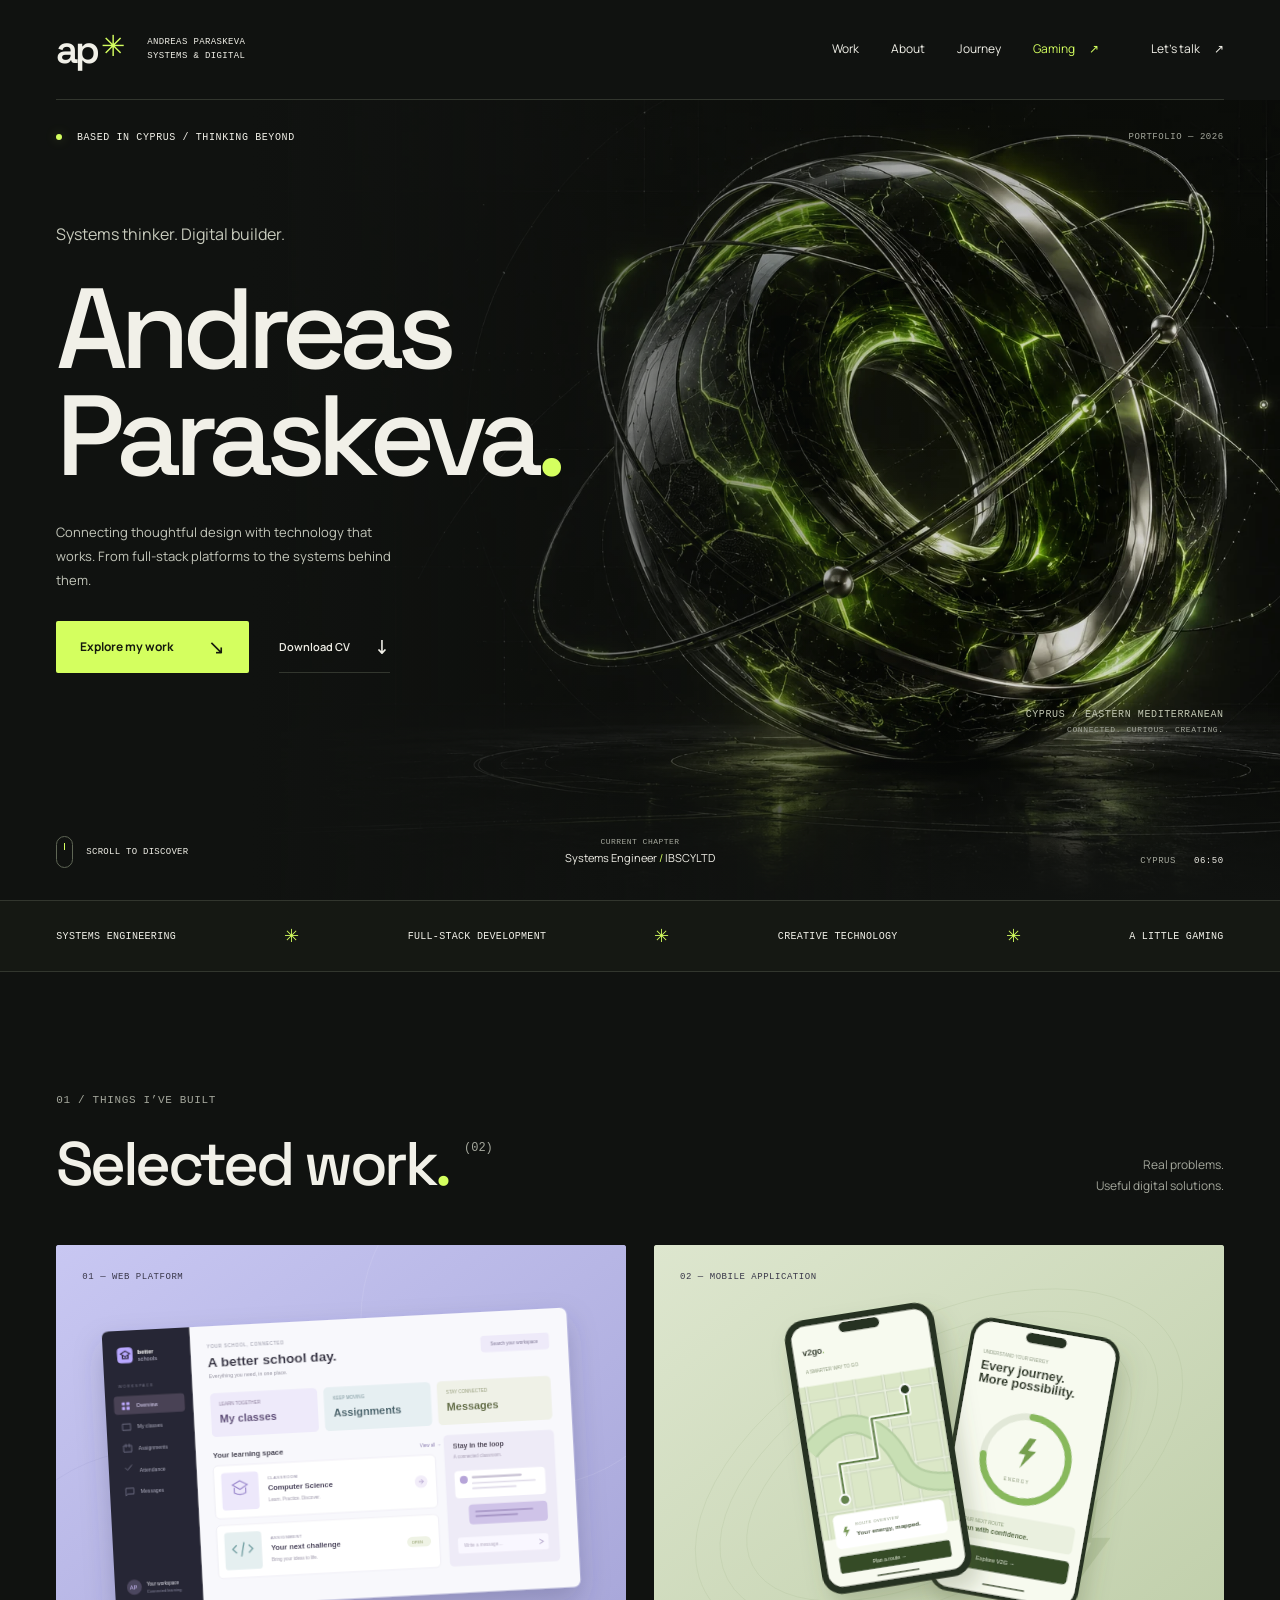
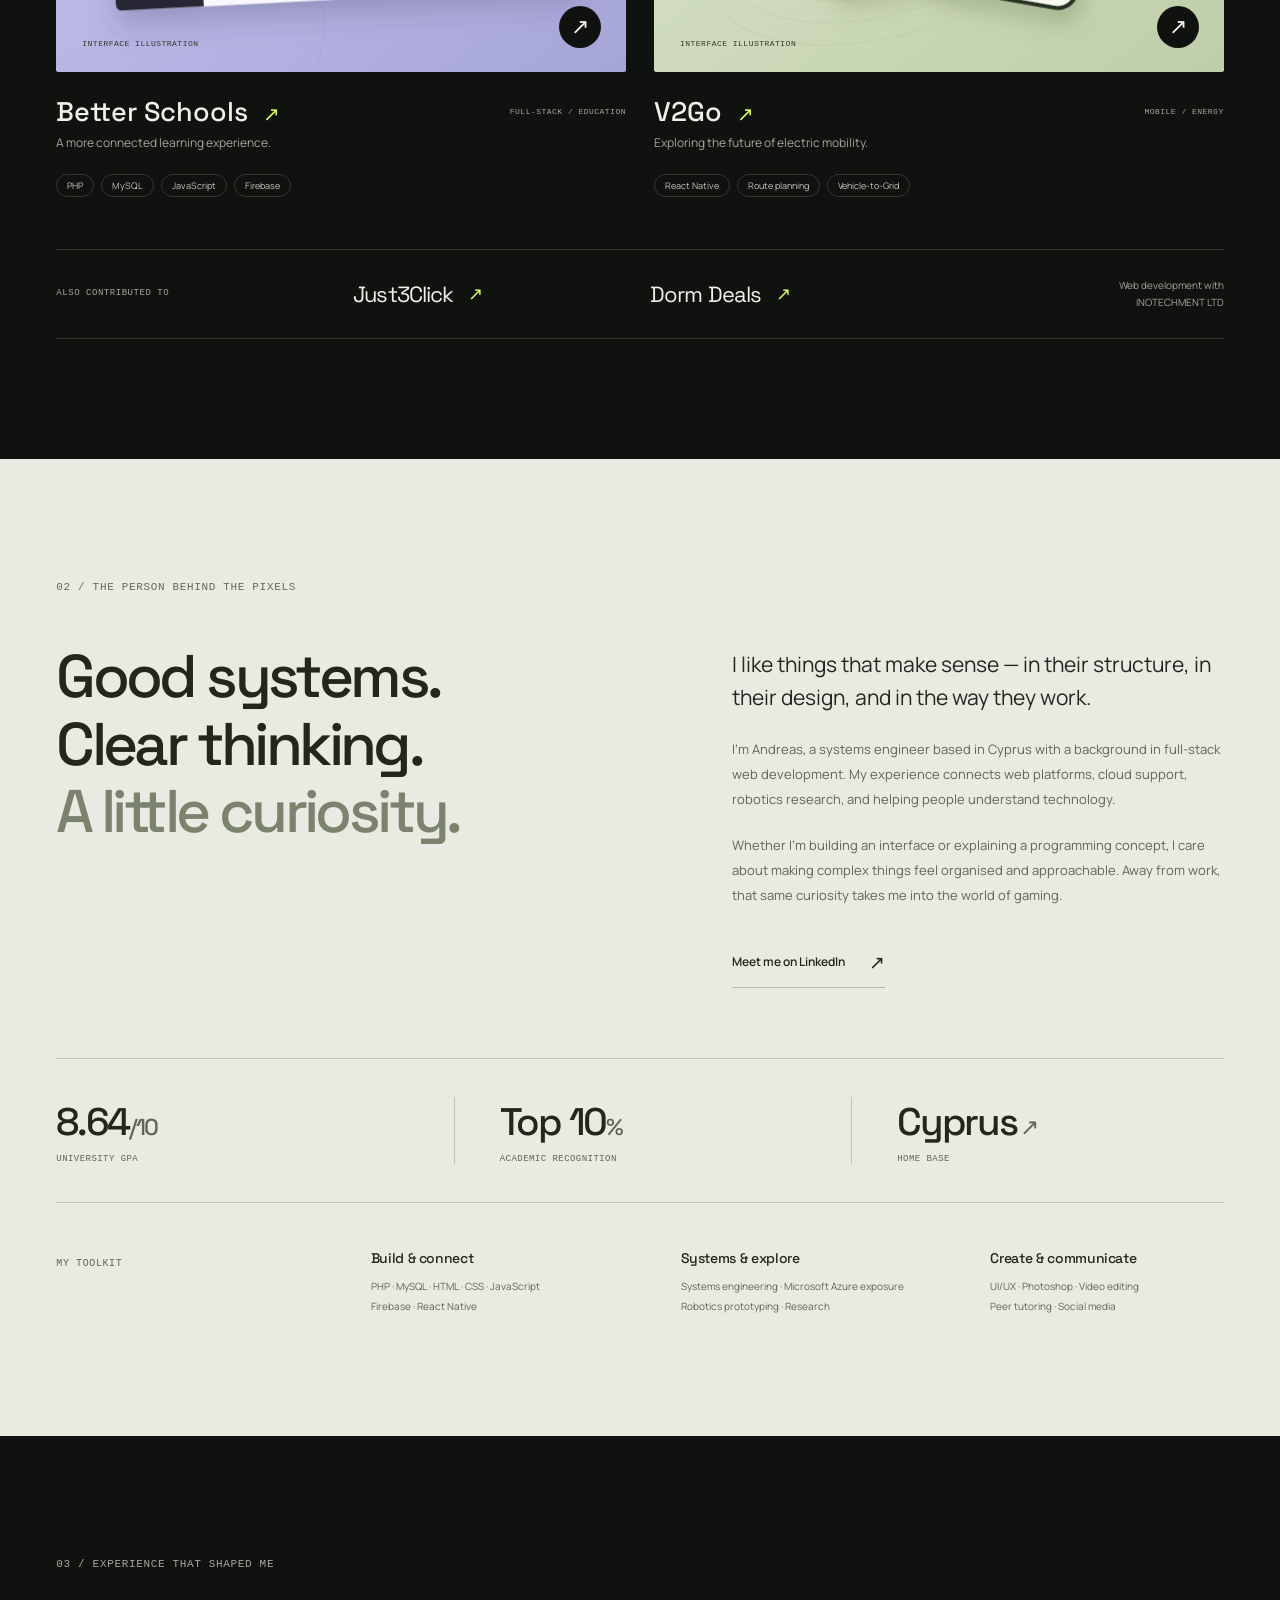
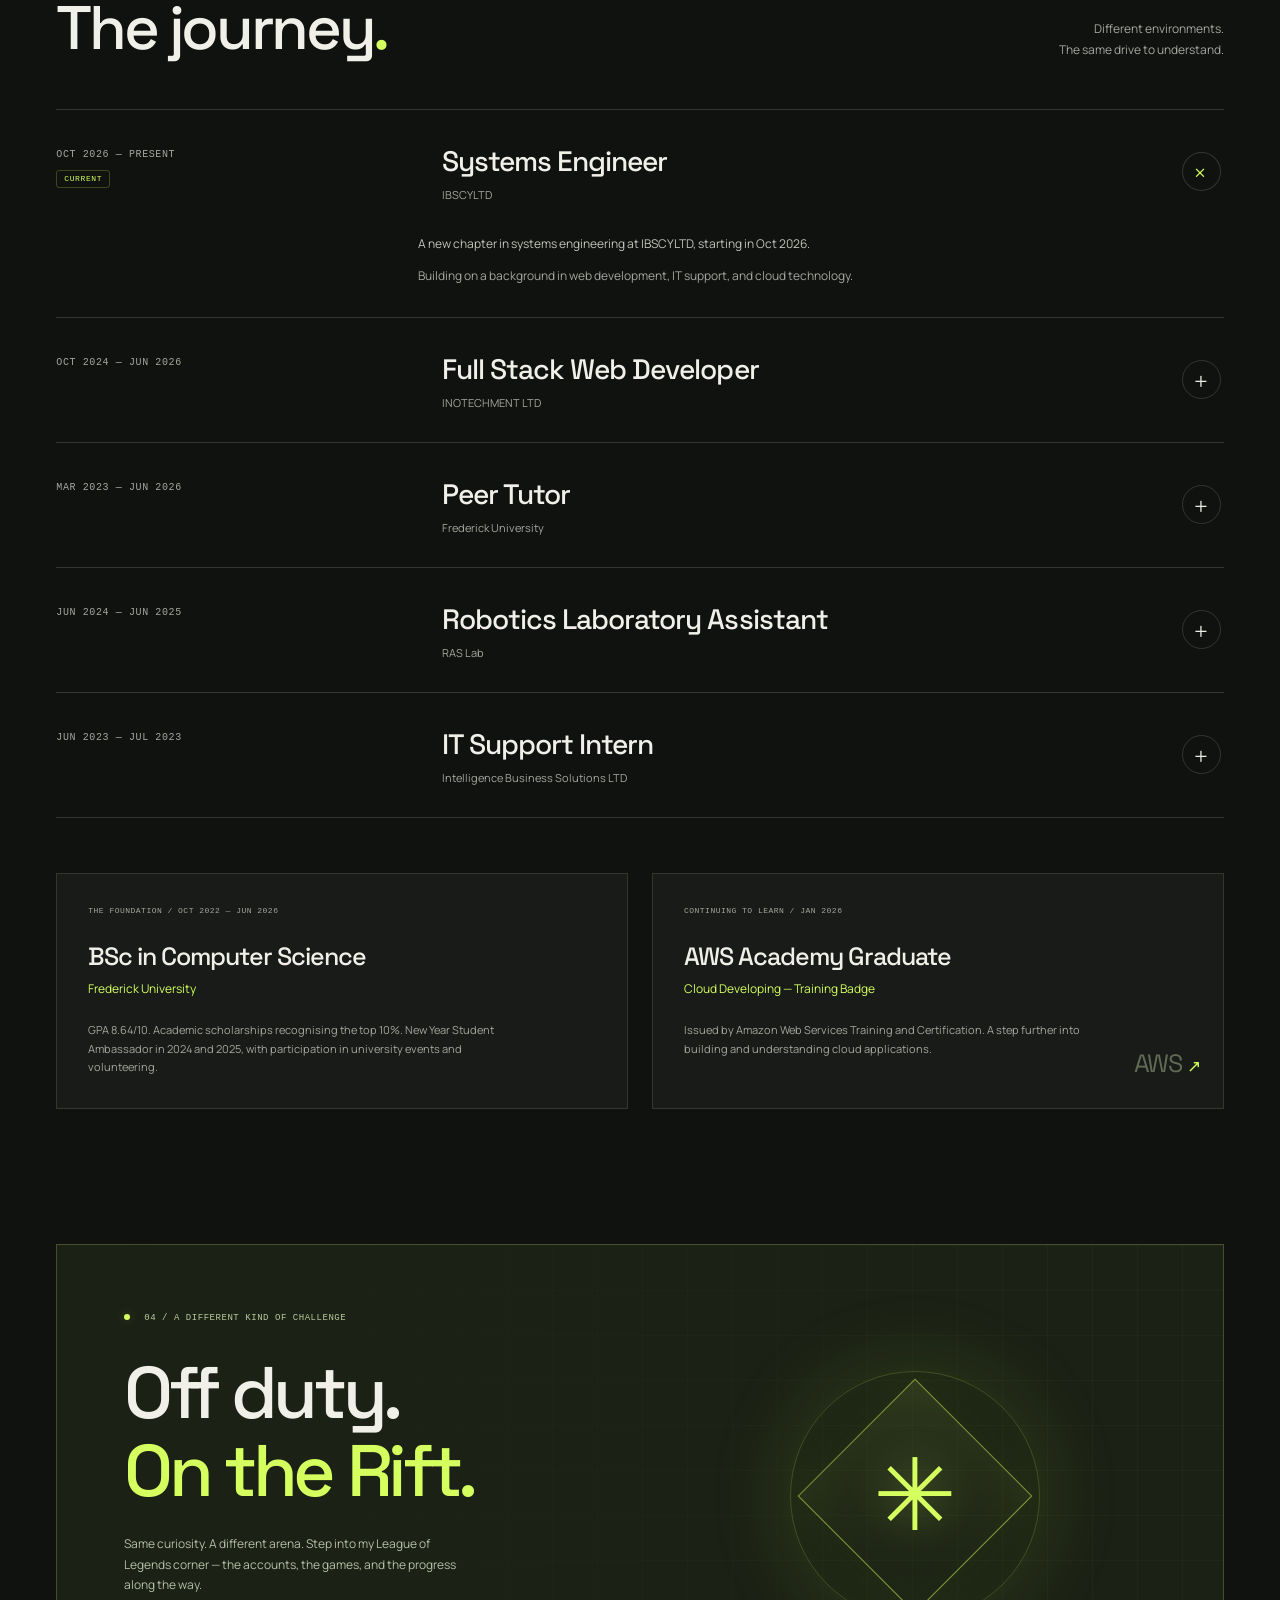
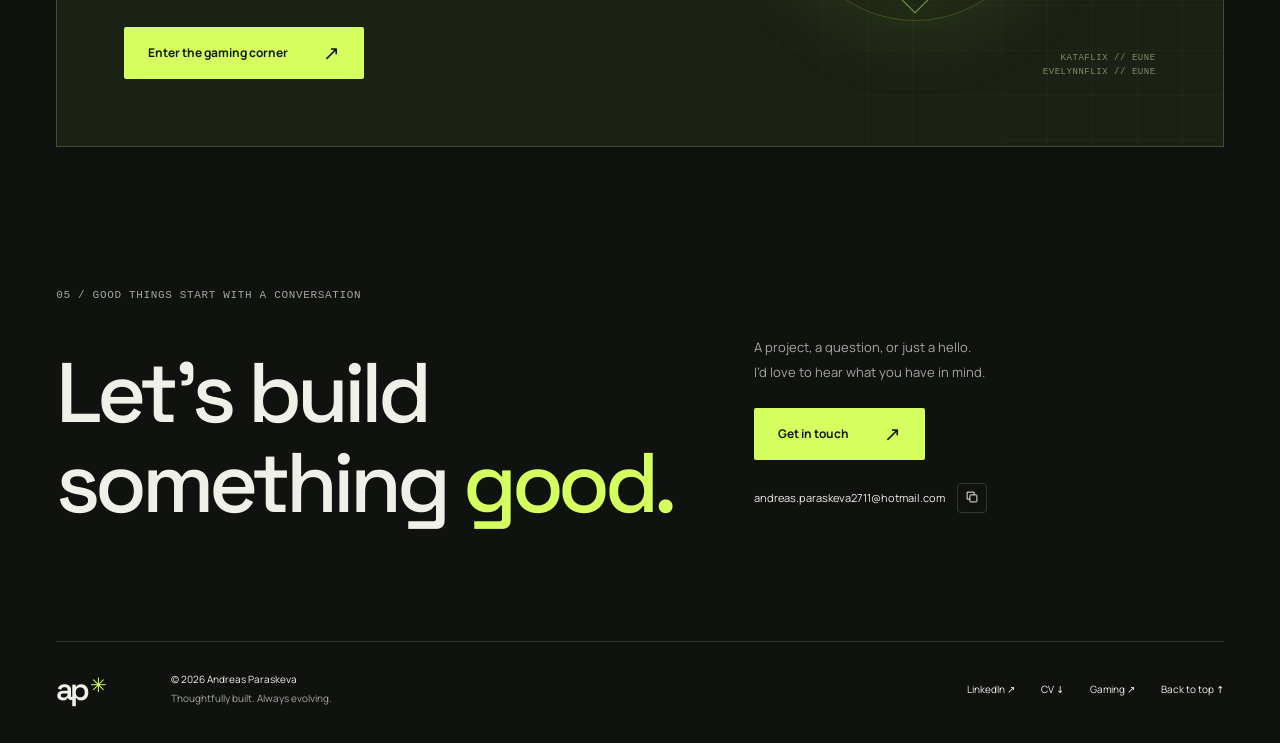
==== index.html @ ef241016 "Build portfolio and include FileZilla-ready website download" ====
<!doctype html>
<html lang="en">
  <head>
    <meta charset="utf-8" />
    <meta name="viewport" content="width=device-width, initial-scale=1" />
    <meta name="theme-color" content="#101210" />
    <meta
      name="description"
      content="Andreas Paraskeva — systems engineer and full-stack developer based in Cyprus. Explore web projects, robotics research, education, and a little life on the Rift."
    />
    <meta property="og:type" content="website" />
    <meta
      property="og:title"
      content="Andreas Paraskeva — Systems thinker. Digital builder."
    />
    <meta
      property="og:description"
      content="Systems engineering, full-stack development, and thoughtful digital experiences. A personal portfolio from Cyprus."
    />
    <meta property="og:url" content="https://antreasparaskeva.com/" />
    <meta
      property="og:image"
      content="https://antreasparaskeva.com/assets/images/hero-art.webp"
    />
    <meta name="twitter:card" content="summary_large_image" />
    <title>Andreas Paraskeva — Systems thinker. Digital builder.</title>
    <link rel="canonical" href="https://antreasparaskeva.com/" />
    <link rel="icon" href="assets/images/favicon.svg" type="image/svg+xml" />
    <link
      rel="preload"
      href="assets/fonts/SpaceGrotesk.woff2"
      as="font"
      type="font/woff2"
      crossorigin
    />
    <link
      rel="preload"
      href="assets/images/hero-art.webp"
      as="image"
      fetchpriority="high"
    />
    <link rel="stylesheet" href="assets/css/styles.css" />
    <script src="assets/js/main.js" defer></script>
  </head>
  <body>
    <a class="skip-link" href="#main">Skip to content</a>
    <div class="scroll-progress" aria-hidden="true"></div>
    <header class="site-header shell">
      <a
        class="brand"
        href="index.html"
        aria-label="ap — Andreas Paraskeva, Systems &amp; Digital — home"
        ><span class="brand-mark">ap<span aria-hidden="true">✳</span></span
        ><span class="brand-caption"
          >ANDREAS PARASKEVA<br />SYSTEMS &amp; DIGITAL</span
        ></a
      >
      <button
        class="menu-toggle"
        type="button"
        data-menu-toggle
        aria-controls="site-nav"
        aria-expanded="false"
      >
        <span>Menu</span><span class="menu-icon" aria-hidden="true"></span>
      </button>
      <nav
        class="header-nav"
        id="site-nav"
        data-nav
        aria-label="Main navigation"
      >
        <a class="nav-link" href="#work">Work</a
        ><a class="nav-link" href="#about">About</a
        ><a class="nav-link" href="#journey">Journey</a
        ><a class="nav-link nav-link--gaming" href="gaming/"
          >Gaming <span aria-hidden="true">↗</span></a
        ><a class="nav-link nav-link--contact" href="#contact"
          >Let’s talk <span aria-hidden="true">↗</span></a
        >
      </nav>
    </header>
    <main id="main">
      <section class="hero shell" aria-labelledby="hero-title">
        <div class="hero-image" aria-hidden="true">
          <img
            src="assets/images/hero-art.webp"
            width="1536"
            height="1024"
            alt=""
            fetchpriority="high"
          />
          <div class="hero-image-shade"></div>
        </div>
        <div class="hero-topline">
          <p class="eyebrow">
            <span class="status-dot"></span> BASED IN CYPRUS / THINKING BEYOND
          </p>
          <p class="hero-index mono" aria-hidden="true">PORTFOLIO — 2026</p>
        </div>
        <div class="hero-content">
          <p class="hero-kicker">Systems thinker. Digital builder.</p>
          <h1 id="hero-title">
            Andreas<br />Paraskeva<span class="lime">.</span>
          </h1>
          <p class="hero-description">
            Connecting thoughtful design with technology that works. From
            full-stack platforms to the systems behind them.
          </p>
          <div class="hero-actions">
            <a class="button button--lime" href="#work"
              >Explore my work <span aria-hidden="true">↘</span></a
            ><a
              class="text-link"
              href="assets/docs/Andreas-Paraskeva-CV.pdf"
              download
              >Download CV <span aria-hidden="true">↓</span></a
            >
          </div>
        </div>
        <div class="hero-coordinate mono" aria-hidden="true">
          CYPRUS / EASTERN MEDITERRANEAN<br /><span
            >CONNECTED. CURIOUS. CREATING.</span
          >
        </div>
        <div class="hero-bottom">
          <a href="#work" class="scroll-cue"
            ><span class="scroll-cue-line" aria-hidden="true"></span> SCROLL TO
            DISCOVER</a
          >
          <p class="hero-current">
            <span class="muted">CURRENT CHAPTER</span><br />Systems Engineer
            <span class="lime">/</span> IBSCYLTD
          </p>
          <p class="local-time mono">
            CYPRUS <span data-local-time>UTC+3</span>
          </p>
        </div>
      </section>

      <div class="skills-ribbon" role="group" aria-label="Areas of interest">
        <div class="shell">
          <span>SYSTEMS ENGINEERING</span><span aria-hidden="true">✳</span
          ><span>FULL-STACK DEVELOPMENT</span><span aria-hidden="true">✳</span
          ><span>CREATIVE TECHNOLOGY</span><span aria-hidden="true">✳</span
          ><span>A LITTLE GAMING</span>
        </div>
      </div>

      <section
        class="work-section section-pad shell"
        id="work"
        aria-labelledby="work-title"
      >
        <div class="section-heading reveal">
          <p class="eyebrow">01 / THINGS I’VE BUILT</p>
          <div class="heading-row">
            <h2 id="work-title">
              Selected work<span class="lime">.</span><sup>(02)</sup>
            </h2>
            <p>Real problems.<br />Useful digital solutions.</p>
          </div>
        </div>
        <div class="project-grid">
          <article class="project-card reveal">
            <button
              class="project-visual project-visual--school"
              type="button"
              disabled
              data-project="better-schools"
              aria-label="01 — WEB PLATFORM, INTERFACE ILLUSTRATION — Read about Better Schools"
            >
              <span class="project-number mono">01 — WEB PLATFORM</span
              ><img
                src="assets/images/better-schools.svg"
                alt="Illustrated educational dashboard with classes, assignments and a chat panel"
                width="1000"
                height="750"
                loading="lazy"
              /><span class="project-open" aria-hidden="true">↗</span
              ><span class="visual-caption mono">INTERFACE ILLUSTRATION</span>
            </button>
            <div class="project-meta">
              <div>
                <h3>
                  <button type="button" disabled data-project="better-schools">
                    Better Schools <span aria-hidden="true">↗</span>
                  </button>
                </h3>
                <p>A more connected learning experience.</p>
              </div>
              <span class="project-type mono">FULL-STACK / EDUCATION</span>
            </div>
            <div class="tags">
              <span>PHP</span><span>MySQL</span><span>JavaScript</span
              ><span>Firebase</span>
            </div>
          </article>
          <article class="project-card reveal">
            <button
              class="project-visual project-visual--v2go"
              type="button"
              disabled
              data-project="v2go"
              aria-label="02 — MOBILE APPLICATION, INTERFACE ILLUSTRATION — Read about the V2Go mobile application"
            >
              <span class="project-number mono">02 — MOBILE APPLICATION</span
              ><img
                src="assets/images/v2go.svg"
                alt="Illustrated mobile route planner and energy screen for an electric vehicle"
                width="1000"
                height="750"
                loading="lazy"
              /><span class="project-open" aria-hidden="true">↗</span
              ><span class="visual-caption mono">INTERFACE ILLUSTRATION</span>
            </button>
            <div class="project-meta">
              <div>
                <h3>
                  <button type="button" disabled data-project="v2go">
                    V2Go <span aria-hidden="true">↗</span>
                  </button>
                </h3>
                <p>Exploring the future of electric mobility.</p>
              </div>
              <span class="project-type mono">MOBILE / ENERGY</span>
            </div>
            <div class="tags">
              <span>React Native</span><span>Route planning</span
              ><span>Vehicle-to-Grid</span>
            </div>
          </article>
        </div>
        <noscript
          ><div class="project-fallback">
            <p>
              <strong>Better Schools:</strong> authentication, assignments,
              attendance, real-time chat, and role-based access.
              <a
                href="https://betterschools.eu"
                target="_blank"
                rel="noopener noreferrer"
                >Visit Better Schools ↗</a
              >
            </p>
            <p>
              <strong>V2Go:</strong> a React Native final-year project exploring
              route planning, battery analysis, and Vehicle-to-Grid concepts.
              <a
                href="mailto:andreas.paraskeva2711@hotmail.com?subject=Tell%20me%20about%20V2Go"
                >Ask me about V2Go ↗</a
              >
            </p>
          </div></noscript
        >
        <div class="contribution-row reveal">
          <p class="eyebrow">ALSO CONTRIBUTED TO</p>
          <a
            href="https://just3click.gr"
            target="_blank"
            rel="noopener noreferrer"
            >Just3Click <span aria-hidden="true">↗</span></a
          ><a
            href="https://dormdeals.com"
            target="_blank"
            rel="noopener noreferrer"
            >Dorm Deals <span aria-hidden="true">↗</span></a
          >
          <p>Web development with<br />INOTECHMENT LTD</p>
        </div>
      </section>

      <section
        class="about-section section-pad"
        id="about"
        aria-labelledby="about-title"
      >
        <div class="shell">
          <div class="section-heading reveal">
            <p class="eyebrow">02 / THE PERSON BEHIND THE PIXELS</p>
          </div>
          <div class="about-grid">
            <h2 class="about-title reveal" id="about-title">
              Good systems.<br />Clear thinking.<br /><span
                >A little curiosity.</span
              >
            </h2>
            <div class="about-copy reveal">
              <p class="lead">
                I like things that make sense — in their structure, in their
                design, and in the way they work.
              </p>
              <p>
                I’m Andreas, a systems engineer based in Cyprus with a
                background in full-stack web development. My experience connects
                web platforms, cloud support, robotics research, and helping
                people understand technology.
              </p>
              <p>
                Whether I’m building an interface or explaining a programming
                concept, I care about making complex things feel organised and
                approachable. Away from work, that same curiosity takes me into
                the world of gaming.
              </p>
              <a
                class="text-link"
                href="https://www.linkedin.com/in/andreas-paraskeva-26b56a376/"
                target="_blank"
                rel="noopener noreferrer"
                >Meet me on LinkedIn <span aria-hidden="true">↗</span></a
              >
            </div>
          </div>
          <div class="about-stats reveal">
            <div>
              <strong>8.64<span>/10</span></strong>
              <p>UNIVERSITY GPA</p>
            </div>
            <div>
              <strong>Top 10<span>%</span></strong>
              <p>ACADEMIC RECOGNITION</p>
            </div>
            <div>
              <strong>Cyprus<span> ↗</span></strong>
              <p>HOME BASE</p>
            </div>
          </div>
          <div class="toolkit reveal">
            <p class="eyebrow">MY TOOLKIT</p>
            <div class="toolkit-groups">
              <div>
                <h3>Build &amp; connect</h3>
                <p>
                  PHP · MySQL · HTML · CSS · JavaScript<br />Firebase · React
                  Native
                </p>
              </div>
              <div>
                <h3>Systems &amp; explore</h3>
                <p>
                  Systems engineering · Microsoft Azure exposure<br />Robotics
                  prototyping · Research
                </p>
              </div>
              <div>
                <h3>Create &amp; communicate</h3>
                <p>
                  UI/UX · Photoshop · Video editing<br />Peer tutoring · Social
                  media
                </p>
              </div>
            </div>
          </div>
        </div>
      </section>

      <section
        class="journey-section section-pad shell"
        id="journey"
        aria-labelledby="journey-title"
      >
        <div class="section-heading reveal">
          <p class="eyebrow">03 / EXPERIENCE THAT SHAPED ME</p>
          <div class="heading-row">
            <h2 id="journey-title">The journey<span class="lime">.</span></h2>
            <p>Different environments.<br />The same drive to understand.</p>
          </div>
        </div>
        <div class="experience-list reveal">
          <details class="experience-item" open>
            <summary>
              <span class="experience-date mono"
                >OCT 2026 — PRESENT<span class="current-pill"
                  >CURRENT</span
                ></span
              ><span class="experience-role"
                >Systems Engineer<small>IBSCYLTD</small></span
              ><span class="experience-toggle" aria-hidden="true">+</span>
            </summary>
            <div class="experience-description">
              <p>
                A new chapter in systems engineering at IBSCYLTD, starting in
                Oct 2026.
              </p>
              <p class="muted">
                Building on a background in web development, IT support, and
                cloud technology.
              </p>
            </div>
          </details>
          <details class="experience-item">
            <summary>
              <span class="experience-date mono">OCT 2024 — JUN 2026</span
              ><span class="experience-role"
                >Full Stack Web Developer<small>INOTECHMENT LTD</small></span
              ><span class="experience-toggle" aria-hidden="true">+</span>
            </summary>
            <div class="experience-description">
              <p>
                Worked on real-world web platforms including Better Schools,
                Just3Click, and Dorm Deals. Developed PHP, Firebase, and UI/UX
                skills while collaborating remotely with the team.
              </p>
            </div>
          </details>
          <details class="experience-item">
            <summary>
              <span class="experience-date mono">MAR 2023 — JUN 2026</span
              ><span class="experience-role"
                >Peer Tutor<small>Frederick University</small></span
              ><span class="experience-toggle" aria-hidden="true">+</span>
            </summary>
            <div class="experience-description">
              <p>
                Supported students in programming and computer science courses,
                helping them understand difficult topics and build confidence in
                their learning.
              </p>
            </div>
          </details>
          <details class="experience-item">
            <summary>
              <span class="experience-date mono">JUN 2024 — JUN 2025</span
              ><span class="experience-role"
                >Robotics Laboratory Assistant<small>RAS Lab</small></span
              ><span class="experience-toggle" aria-hidden="true">+</span>
            </summary>
            <div class="experience-description">
              <p>
                Assisted with the IRSAI project, researched robotics
                prototyping, and managed the lab’s social media. A year of
                hands-on research and technology communication.
              </p>
            </div>
          </details>
          <details class="experience-item">
            <summary>
              <span class="experience-date mono">JUN 2023 — JUL 2023</span
              ><span class="experience-role"
                >IT Support Intern<small
                  >Intelligence Business Solutions LTD</small
                ></span
              ><span class="experience-toggle" aria-hidden="true">+</span>
            </summary>
            <div class="experience-description">
              <p>
                Assisted with Microsoft Azure cloud solutions and prepared
                customer laptops — an early introduction to the practical work
                behind reliable IT.
              </p>
            </div>
          </details>
        </div>
        <div class="education-grid reveal">
          <article class="education-card">
            <p class="eyebrow">THE FOUNDATION / OCT 2022 — JUN 2026</p>
            <h3>BSc in Computer Science</h3>
            <p class="education-school">Frederick University</p>
            <p>
              GPA 8.64/10. Academic scholarships recognising the top 10%. New
              Year Student Ambassador in 2024 and 2025, with participation in
              university events and volunteering.
            </p>
          </article>
          <article class="education-card">
            <p class="eyebrow">CONTINUING TO LEARN / JAN 2026</p>
            <h3>AWS Academy Graduate</h3>
            <p class="education-school">Cloud Developing — Training Badge</p>
            <p>
              Issued by Amazon Web Services Training and Certification. A step
              further into building and understanding cloud applications.
            </p>
            <span class="education-badge" aria-hidden="true"
              >AWS<span>↗</span></span
            >
          </article>
        </div>
      </section>

      <section
        class="gaming-teaser shell"
        aria-labelledby="gaming-teaser-title"
      >
        <div class="gaming-teaser-inner reveal">
          <div class="teaser-grid" aria-hidden="true"></div>
          <div>
            <p class="eyebrow">
              <span class="status-dot"></span> 04 / A DIFFERENT KIND OF
              CHALLENGE
            </p>
            <h2 id="gaming-teaser-title">
              Off duty.<br /><span>On the Rift.</span>
            </h2>
            <p>
              Same curiosity. A different arena. Step into my League of Legends
              corner — the accounts, the games, and the progress along the way.
            </p>
            <a class="button button--lime" href="gaming/"
              >Enter the gaming corner <span aria-hidden="true">↗</span></a
            >
          </div>
          <div class="teaser-symbol" aria-hidden="true">
            <span class="crosshair"></span
            ><span class="teaser-code mono"
              >KATAFLIX // EUNE<br />EVELYNNFLIX // EUNE</span
            >
          </div>
        </div>
      </section>

      <section
        class="contact-section section-pad shell"
        id="contact"
        aria-labelledby="contact-title"
      >
        <div class="reveal">
          <p class="eyebrow">05 / GOOD THINGS START WITH A CONVERSATION</p>
          <div class="contact-grid">
            <h2 id="contact-title">
              Let’s build<br />something <span>good.</span>
            </h2>
            <div class="contact-copy">
              <p>
                A project, a question, or just a hello.<br />I’d love to hear
                what you have in mind.
              </p>
              <a
                class="button button--lime"
                href="mailto:andreas.paraskeva2711@hotmail.com"
                >Get in touch <span aria-hidden="true">↗</span></a
              >
              <div class="email-row">
                <a href="mailto:andreas.paraskeva2711@hotmail.com"
                  >andreas.paraskeva2711@hotmail.com</a
                ><button
                  class="copy-email"
                  type="button"
                  data-copy-email
                  aria-label="Copy email address"
                >
                  <svg
                    width="14"
                    height="14"
                    viewBox="0 0 20 20"
                    fill="none"
                    stroke="currentColor"
                    stroke-width="1.4"
                    aria-hidden="true"
                  >
                    <rect x="7" y="7" width="10" height="10" rx="1" />
                    <path d="M13 7V3H3v10h4" />
                  </svg>
                </button>
              </div>
              <p class="copy-status" data-copy-status role="status"></p>
            </div>
          </div>
        </div>
      </section>
    </main>
    <footer class="site-footer shell">
      <a class="brand-mark" href="#main" aria-label="ap — Back to top"
        >ap<span aria-hidden="true">✳</span></a
      >
      <p>
        © <span data-year>2026</span> Andreas Paraskeva<br /><span class="muted"
          >Thoughtfully built. Always evolving.</span
        >
      </p>
      <div class="footer-links">
        <a
          href="https://www.linkedin.com/in/andreas-paraskeva-26b56a376/"
          target="_blank"
          rel="noopener noreferrer"
          >LinkedIn ↗</a
        ><a href="assets/docs/Andreas-Paraskeva-CV.pdf" download>CV ↓</a
        ><a href="gaming/">Gaming ↗</a><a href="#main">Back to top ↑</a>
      </div>
    </footer>
    <dialog
      class="project-dialog"
      id="project-dialog"
      aria-labelledby="dialog-title"
    >
      <div class="dialog-head">
        <span class="eyebrow" id="dialog-category"></span
        ><button
          class="dialog-close"
          type="button"
          aria-label="Close project details"
        >
          ✕
        </button>
      </div>
      <h2 id="dialog-title"></h2>
      <p class="dialog-intro" id="dialog-intro"></p>
      <div class="dialog-body" id="dialog-body"></div>
      <div class="tags" id="dialog-tags"></div>
      <a class="button button--lime" id="dialog-link" href="#work"
        >Visit website ↗</a
      >
      <p class="dialog-note" id="dialog-note"></p>
    </dialog>
    <script type="application/ld+json">
      {
        "@context": "https://schema.org",
        "@type": "Person",
        "name": "Andreas Paraskeva",
        "url": "https://antreasparaskeva.com/",
        "jobTitle": "Systems Engineer",
        "worksFor": { "@type": "Organization", "name": "IBSCYLTD" },
        "sameAs": ["https://www.linkedin.com/in/andreas-paraskeva-26b56a376/"],
        "knowsAbout": [
          "Systems engineering",
          "Web development",
          "PHP",
          "JavaScript",
          "Firebase",
          "Robotics"
        ],
        "alumniOf": {
          "@type": "CollegeOrUniversity",
          "name": "Frederick University"
        }
      }
    </script>
  </body>
</html>
---- assets/css/styles.css ----
@font-face {
  font-family: Space Grotesk;
  src: url("../fonts/SpaceGrotesk.woff2") format("woff2");
  font-style: normal;
  font-weight: 300 700;
  font-display: swap;
}
@font-face {
  font-family: Manrope;
  src: url("../fonts/Manrope.woff2") format("woff2");
  font-style: normal;
  font-weight: 200 800;
  font-display: swap;
}
@font-face {
  font-family: Manrope;
  src: url("../fonts/Symbols.ttf") format("truetype");
  font-style: normal;
  font-weight: 200 800;
  font-display: swap;
  unicode-range: U+2190-21FF, U+2715, U+2733;
}
@font-face {
  font-family: Space Grotesk;
  src: url("../fonts/Symbols.ttf") format("truetype");
  font-style: normal;
  font-weight: 300 700;
  font-display: swap;
  unicode-range: U+2190-21FF, U+2715, U+2733;
}
:root {
  --bg: #101210;
  --surface: #181b17;
  --text: #f1f0e8;
  --muted: #a4a79c;
  --lime: #d4ff5f;
  --line: #32362e;
  --paper: #e9eae2;
  --font: Manrope, Arial, sans-serif;
  --display: "Space Grotesk", Arial, sans-serif;
  --mono: "Courier New", monospace;
  --gutter: clamp(22px, 4.4vw, 80px);
}
.sr-only {
  position: absolute !important;
  width: 1px !important;
  height: 1px !important;
  padding: 0 !important;
  margin: -1px !important;
  overflow: hidden !important;
  clip: rect(0, 0, 0, 0) !important;
  white-space: nowrap !important;
  border: 0 !important;
}
.project-fallback {
  border-top: 1px solid var(--line);
  margin-top: 30px;
  padding-top: 24px;
  color: var(--muted);
  font-size: 12px;
  display: grid;
  gap: 15px;
}
.project-fallback a {
  color: var(--lime);
  text-decoration: underline;
  text-underline-offset: 4px;
}
button[data-project]:disabled {
  cursor: default;
}
*,
*::before,
*::after {
  box-sizing: border-box;
}
html {
  scroll-behavior: smooth;
  scroll-padding-top: 30px;
}
body {
  margin: 0;
  background: var(--bg);
  color: var(--text);
  font: 400 15px/1.7 var(--font);
  -webkit-font-smoothing: antialiased;
}
body.menu-open {
  overflow: hidden;
}
button,
input,
select,
textarea {
  font: inherit;
}
button,
a,
input,
select,
textarea {
  -webkit-tap-highlight-color: transparent;
}
button {
  cursor: pointer;
}
a {
  color: inherit;
  text-decoration: none;
}
button {
  color: inherit;
}
img {
  max-width: 100%;
  display: block;
}
h1,
h2,
h3,
h4,
p {
  margin: 0;
}
h1,
h2,
h3,
h4 {
  font-family: var(--display);
  font-weight: 500;
  line-height: 1.08;
}
::selection {
  background: var(--lime);
  color: var(--bg);
}
:focus-visible {
  outline: 2px solid var(--lime);
  outline-offset: 5px;
}
.about-section :focus-visible {
  outline-color: var(--bg);
}
[hidden] {
  display: none !important;
}
.shell {
  width: calc(100% - var(--gutter) * 2);
  max-width: 1600px;
  margin-inline: auto;
}
.section-pad {
  padding-top: 120px;
  padding-bottom: 120px;
}
.eyebrow,
.mono {
  font-family: var(--mono);
  font-size: 11px;
  letter-spacing: 0.06em;
  line-height: 1.5;
}
.eyebrow {
  font-weight: 400;
}
.lime {
  color: var(--lime);
}
.muted {
  color: var(--muted);
}
.skip-link {
  position: fixed;
  z-index: 100;
  left: 20px;
  top: 15px;
  padding: 10px 20px;
  transform: translateY(-200%);
  background: var(--lime);
  color: var(--bg);
}
.skip-link:focus {
  transform: translateY(0);
}
.scroll-progress {
  height: 2px;
  width: 0;
  background: var(--lime);
  position: fixed;
  top: 0;
  left: 0;
  z-index: 90;
  pointer-events: none;
}
.site-header {
  height: 100px;
  display: flex;
  align-items: center;
  justify-content: space-between;
  position: relative;
  z-index: 20;
  border-bottom: 1px solid var(--line);
}
.brand {
  display: inline-flex;
  gap: 22px;
  align-items: center;
}
.brand-mark {
  font-family: var(--display);
  font-size: 39px;
  font-weight: 600;
  letter-spacing: -4px;
  line-height: 1;
}
.brand-mark span {
  font-size: 29px;
  color: var(--lime);
  display: inline-block;
  margin-left: 5px;
  letter-spacing: 0;
  vertical-align: top;
  transform: translateY(1px);
}
.brand-caption {
  font-family: var(--mono);
  font-size: 9px;
  letter-spacing: 0.04em;
  line-height: 1.55;
}
.header-nav {
  display: flex;
  align-items: center;
  gap: 32px;
}
.nav-link {
  font-size: 12px;
  position: relative;
  padding-block: 7px;
}
.nav-link::after {
  content: "";
  position: absolute;
  left: 0;
  bottom: 0;
  width: 0;
  height: 1px;
  background: currentColor;
  transition: width 0.25s;
}
.nav-link:hover::after,
.nav-link[aria-current="page"]::after {
  width: 100%;
}
.nav-link--gaming {
  color: var(--lime);
}
.nav-link--contact {
  margin-left: 20px;
}
.nav-link span {
  display: inline-block;
  margin-left: 12px;
}
.menu-toggle {
  display: none;
}
.button {
  display: inline-flex;
  justify-content: space-between;
  gap: 35px;
  align-items: center;
  min-height: 52px;
  padding: 14px 23px;
  font-size: 12px;
  font-weight: 700;
  border: 1px solid transparent;
  transition:
    background 0.25s,
    transform 0.25s;
  color: var(--text);
  background: var(--surface);
  border-radius: 2px;
  line-height: 1.5;
}
.button span {
  font-size: 20px;
  font-weight: 400;
  line-height: 1;
}
.button--lime {
  background: var(--lime);
  color: #15190d;
}
.button--lime:hover {
  background: #e0ff8e;
  transform: translateY(-2px);
}
.button--outline {
  border-color: var(--line);
  background: transparent;
}
.button--outline:hover {
  background: var(--surface);
  border-color: var(--muted);
}
.text-link {
  display: inline-flex;
  align-items: center;
  gap: 24px;
  font-size: 12px;
  padding: 9px 0;
  border-bottom: 1px solid var(--line);
  font-weight: 600;
}
.text-link span {
  font-size: 19px;
  transition: transform 0.25s;
}
.text-link:hover span {
  transform: translate(2px, -2px);
}
.status-dot {
  display: inline-block;
  width: 6px;
  height: 6px;
  background: var(--lime);
  border-radius: 50%;
  margin-right: 8px;
  box-shadow: 0 0 12px #d4ff5f45;
}
.hero {
  position: relative;
  min-height: 745px;
  height: calc(100svh - 100px);
  max-height: 900px;
  display: flex;
  flex-direction: column;
  isolation: isolate;
}
.hero-image {
  position: absolute;
  right: calc(var(--gutter) * -1);
  top: 0;
  width: 88%;
  height: 100%;
  overflow: hidden;
  z-index: -1;
}
.hero-image img {
  height: 100%;
  width: 100%;
  object-fit: cover;
  object-position: 67% center;
  opacity: 0.83;
}
.hero-image-shade {
  position: absolute;
  inset: 0;
  background:
    linear-gradient(
      90deg,
      var(--bg) 0%,
      #101210db 13%,
      #10121068 40%,
      transparent 68%
    ),
    linear-gradient(
      0deg,
      var(--bg) 0%,
      transparent 25%,
      transparent 80%,
      #10121050 100%
    );
}
.hero-topline {
  display: flex;
  justify-content: space-between;
  align-items: center;
  padding-top: 30px;
}
.hero-topline .eyebrow {
  font-size: 10px;
}
.hero-index {
  color: var(--muted);
  font-size: 9px;
}
.hero-content {
  padding-top: 76px;
  position: relative;
}
.hero-kicker {
  font-size: 16px;
  color: #c7cabc;
  margin-bottom: 27px;
}
.hero h1 {
  font-size: clamp(76px, 8.9vw, 155px);
  letter-spacing: -0.072em;
  line-height: 0.94;
  max-width: 1040px;
}
.hero-description {
  max-width: 350px;
  font-size: 13px;
  color: #c4c7bb;
  line-height: 1.85;
  margin-top: 31px;
}
.hero-actions {
  display: flex;
  align-items: center;
  gap: 30px;
  margin-top: 29px;
}
.hero-actions .text-link {
  font-size: 11px;
}
.hero-coordinate {
  position: absolute;
  right: 0;
  bottom: 163px;
  font-size: 10px;
  text-align: right;
  color: #c0c5b1;
}
.hero-coordinate span {
  font-size: 8px;
  color: var(--muted);
}
.hero-bottom {
  display: grid;
  grid-template-columns: 1fr 1fr 1fr;
  align-items: end;
  margin-top: auto;
  padding-top: 55px;
  padding-bottom: 32px;
}
.scroll-cue {
  display: flex;
  align-items: center;
  gap: 13px;
  font: 9px var(--mono);
  letter-spacing: 0.03em;
  width: max-content;
}
.scroll-cue-line {
  display: block;
  width: 17px;
  height: 32px;
  border: 1px solid #5f6655;
  border-radius: 10px;
  position: relative;
}
.scroll-cue-line::after {
  content: "";
  position: absolute;
  top: 6px;
  left: 7px;
  width: 1px;
  height: 7px;
  background: var(--lime);
  animation: scrollCue 2s infinite;
}
.hero-current {
  font-size: 11px;
  text-align: center;
}
.hero-current .muted {
  font: 8px var(--mono);
  letter-spacing: 0.06em;
}
.local-time {
  font-size: 9px;
  text-align: right;
  color: var(--muted);
}
.local-time span {
  color: var(--text);
  margin-left: 12px;
}
.skills-ribbon {
  border-block: 1px solid var(--line);
  background: #151813;
}
.skills-ribbon > div {
  display: flex;
  justify-content: space-between;
  align-items: center;
  gap: 20px;
  min-height: 70px;
  font: 10px var(--mono);
  letter-spacing: 0.03em;
}
.skills-ribbon > div > span:nth-child(even) {
  color: var(--lime);
  font-size: 18px;
}
.section-heading {
  margin-bottom: 48px;
}
.section-heading > .eyebrow {
  color: var(--muted);
  margin-bottom: 22px;
}
.heading-row {
  display: flex;
  align-items: flex-end;
  justify-content: space-between;
  gap: 30px;
}
.heading-row h2 {
  font-size: clamp(40px, 4.8vw, 80px);
  letter-spacing: -0.055em;
}
.heading-row h2 sup {
  font: 12px var(--mono);
  letter-spacing: 0;
  vertical-align: top;
  margin-left: 15px;
  display: inline-block;
  margin-top: 10px;
  color: var(--muted);
}
.heading-row > p {
  font-size: 12px;
  color: var(--muted);
  line-height: 1.8;
  text-align: right;
}
.project-grid {
  display: grid;
  grid-template-columns: 1fr 1fr;
  gap: 28px;
}
.project-visual {
  position: relative;
  width: 100%;
  padding: 0;
  aspect-ratio: 4/3;
  border: 0;
  display: block;
  overflow: hidden;
  text-align: left;
  border-radius: 3px;
}
.project-visual--school {
  background: #b8b6ec;
}
.project-visual--v2go {
  background: #d3ddbe;
}
.project-visual img {
  width: 100%;
  height: 100%;
  object-fit: cover;
  transition: transform 0.7s cubic-bezier(0.2, 0.7, 0.3, 1);
}
.project-visual:hover img {
  transform: scale(1.045);
}
.project-number {
  position: absolute;
  top: 26px;
  left: 26px;
  color: #393749;
  z-index: 1;
  font-size: 9px;
}
.visual-caption {
  position: absolute;
  bottom: 22px;
  left: 26px;
  color: #35382f;
  font-size: 8px;
}
.project-open {
  position: absolute;
  bottom: 24px;
  right: 25px;
  width: 42px;
  height: 42px;
  background: var(--bg);
  color: var(--text);
  display: grid;
  place-items: center;
  border-radius: 50%;
  font-size: 22px;
  transition: transform 0.25s;
}
.project-visual:hover .project-open {
  transform: rotate(45deg);
}
.project-meta {
  display: flex;
  gap: 16px;
  justify-content: space-between;
  align-items: flex-start;
  margin-top: 25px;
}
.project-meta h3 {
  font-size: 27px;
  letter-spacing: -0.035em;
}
.project-meta h3 button {
  background: none;
  border: 0;
  padding: 0;
  text-align: left;
  font: inherit;
}
.project-meta h3 span {
  font-size: 20px;
  color: var(--lime);
  margin-left: 8px;
}
.project-meta p {
  font-size: 12px;
  color: var(--muted);
  margin-top: 7px;
}
.project-type {
  font-size: 8px;
  margin-top: 9px;
  color: var(--muted);
  white-space: nowrap;
}
.tags {
  display: flex;
  flex-wrap: wrap;
  gap: 7px;
  margin-top: 20px;
}
.tags span {
  border: 1px solid var(--line);
  padding: 3px 10px;
  border-radius: 30px;
  font-size: 9px;
  color: #c4c7bc;
}
.contribution-row {
  margin-top: 52px;
  border-block: 1px solid var(--line);
  padding: 27px 0;
  display: grid;
  grid-template-columns: 1fr 1fr 1fr 1fr;
  gap: 20px;
  align-items: center;
}
.contribution-row > .eyebrow {
  font-size: 9px;
  color: var(--muted);
}
.contribution-row > a {
  font: 22px var(--display);
  letter-spacing: -0.04em;
  display: flex;
  gap: 15px;
  align-items: center;
}
.contribution-row > a > span {
  color: var(--lime);
  font-size: 18px;
}
.contribution-row > p:last-child {
  font-size: 10px;
  color: var(--muted);
  text-align: right;
}
.about-section {
  background: var(--paper);
  color: #22261d;
  position: relative;
}
.about-section .section-heading > .eyebrow {
  color: #65695d;
}
.about-grid {
  display: grid;
  grid-template-columns: 1.2fr 1fr;
  gap: 85px;
  align-items: start;
}
.about-title {
  font-size: clamp(38px, 4.7vw, 76px);
  line-height: 1.12;
  letter-spacing: -0.06em;
}
.about-title > span {
  color: #7b826d;
}
.about-copy {
  padding-top: 5px;
}
.about-copy .lead {
  font-size: 21px;
  color: #23271f;
  line-height: 1.55;
  margin-bottom: 23px;
}
.about-copy > p {
  font-size: 13px;
  color: #606555;
  line-height: 1.95;
  margin-bottom: 20px;
}
.about-copy .text-link {
  border-color: #b7bbae;
  margin-top: 8px;
}
.about-stats {
  display: grid;
  grid-template-columns: 1fr 1fr 1fr;
  margin-top: 70px;
  border-block: 1px solid #bfc4b4;
  padding: 38px 0;
  gap: 25px;
}
.about-stats > div {
  padding-left: 45px;
  border-left: 1px solid #bfc4b4;
}
.about-stats > div:first-child {
  border-left: 0;
  padding-left: 0;
}
.about-stats strong {
  font: 500 clamp(28px, 3vw, 46px) var(--display);
  letter-spacing: -0.06em;
}
.about-stats strong span {
  font-size: 23px;
  color: #606555;
}
.about-stats p {
  font: 9px var(--mono);
  letter-spacing: 0.05em;
  color: #5f6555;
  margin-top: 8px;
}
.toolkit {
  display: grid;
  grid-template-columns: 1fr 3fr;
  gap: 30px;
  margin-top: 48px;
}
.toolkit > .eyebrow {
  color: #606555;
  padding-top: 3px;
}
.toolkit-groups {
  display: grid;
  grid-template-columns: 1.2fr 1.2fr 1fr;
  gap: 30px;
}
.toolkit h3 {
  font-size: 14px;
  letter-spacing: -0.025em;
  margin-bottom: 10px;
}
.toolkit p {
  font-size: 10px;
  line-height: 2;
  color: #606555;
}
.experience-list {
  border-top: 1px solid var(--line);
}
.experience-item {
  border-bottom: 1px solid var(--line);
}
.experience-item summary {
  display: grid;
  grid-template-columns: 31% 1fr 42px;
  align-items: center;
  gap: 24px;
  padding: 32px 0;
  cursor: pointer;
  list-style: none;
}
.experience-item summary::-webkit-details-marker {
  display: none;
}
.experience-date {
  font-size: 10px;
  color: var(--muted);
  align-self: start;
  padding-top: 5px;
}
.current-pill {
  display: block;
  width: max-content;
  padding: 2px 7px;
  border: 1px solid #a4cc464a;
  color: var(--lime);
  font-size: 8px;
  margin-top: 8px;
  border-radius: 3px;
}
.experience-role {
  font: 500 clamp(18px, 2.2vw, 31px) var(--display);
  letter-spacing: -0.035em;
  line-height: 1.35;
}
.experience-role small {
  display: block;
  font: 11px var(--font);
  letter-spacing: 0;
  color: var(--muted);
  margin-top: 7px;
}
.experience-toggle {
  display: grid;
  place-items: center;
  border: 1px solid var(--line);
  height: 39px;
  width: 39px;
  border-radius: 50%;
  font-size: 24px;
  font-weight: 300;
  transition:
    transform 0.3s,
    color 0.3s;
}
.experience-item[open] .experience-toggle {
  transform: rotate(45deg);
  color: var(--lime);
}
.experience-item summary:hover .experience-role {
  color: var(--lime);
}
.experience-description {
  padding: 0 65px 30px 31%;
  font-size: 12px;
  color: #c0c4b7;
  max-width: 950px;
}
.experience-description p + p {
  margin-top: 12px;
}
.education-grid {
  display: grid;
  grid-template-columns: 1fr 1fr;
  gap: 24px;
  margin-top: 55px;
}
.education-card {
  padding: 31px;
  background: var(--surface);
  border: 1px solid var(--line);
  position: relative;
  overflow: hidden;
}
.education-card > .eyebrow {
  color: var(--muted);
  font-size: 8px;
}
.education-card h3 {
  font-size: 25px;
  letter-spacing: -0.04em;
  margin-top: 26px;
}
.education-school {
  font-size: 12px;
  color: var(--lime);
  margin-top: 9px;
}
.education-card > p:last-of-type {
  font-size: 11px;
  color: var(--muted);
  margin-top: 22px;
  max-width: 85%;
}
.education-badge {
  position: absolute;
  right: 23px;
  bottom: 29px;
  font: 25px var(--display);
  color: #626a55;
  letter-spacing: -1.5px;
}
.education-badge span {
  font-size: 17px;
  margin-left: 6px;
  color: var(--lime);
}
.gaming-teaser {
  padding-block: 15px 0;
}
.gaming-teaser-inner {
  padding: 67px;
  background: #1b2115;
  border: 1px solid #444e31;
  position: relative;
  overflow: hidden;
  display: grid;
  grid-template-columns: 1.1fr 1fr;
  gap: 20px;
}
.teaser-grid {
  position: absolute;
  inset: 0;
  background-image:
    linear-gradient(#d4ff5f08 1px, transparent 1px),
    linear-gradient(90deg, #d4ff5f08 1px, transparent 1px);
  background-size: 45px 45px;
  mask-image: linear-gradient(90deg, transparent, #000);
  pointer-events: none;
}
.gaming-teaser-inner > div:not(.teaser-grid) {
  position: relative;
}
.gaming-teaser .eyebrow {
  font-size: 9px;
  color: #b9c99d;
}
.gaming-teaser h2 {
  font-size: clamp(43px, 5.7vw, 87px);
  letter-spacing: -0.06em;
  margin-top: 28px;
}
.gaming-teaser h2 span {
  color: var(--lime);
}
.gaming-teaser p:not(.eyebrow) {
  font-size: 12px;
  color: #b5bfa6;
  margin-top: 23px;
  max-width: 350px;
}
.gaming-teaser .button {
  margin-top: 32px;
}
.teaser-symbol {
  display: grid;
  place-items: center;
}
.crosshair {
  width: 250px;
  height: 250px;
  position: relative;
  border: 1px solid #d4ff5f35;
  border-radius: 50%;
  box-shadow:
    0 0 90px #c4fd4420,
    inset 0 0 70px #c4fd4410;
  display: block;
}
.crosshair::before {
  content: "";
  position: absolute;
  inset: 41px;
  border: 1px solid #d4ff5f80;
  transform: rotate(45deg);
  background: linear-gradient(135deg, #d4ff5f18, transparent);
  box-shadow: 0 0 50px #c4fd4410;
}
.crosshair::after {
  content: "✳";
  position: absolute;
  inset: 0;
  display: grid;
  place-items: center;
  font-size: 100px;
  color: var(--lime);
  font-family: var(--display);
  text-shadow: 0 0 40px #d4ff5f45;
}
.teaser-code {
  position: absolute;
  bottom: 0;
  right: 0;
  font-size: 9px;
  color: #7d9160;
  text-align: right;
}
.contact-section {
  padding-top: 140px;
  padding-bottom: 100px;
}
.contact-section .eyebrow {
  color: var(--muted);
  margin-bottom: 31px;
}
.contact-grid {
  display: grid;
  grid-template-columns: 1.4fr 1fr;
  gap: 40px;
  align-items: center;
}
.contact-grid h2 {
  font-size: clamp(42px, 6.6vw, 104px);
  letter-spacing: -0.06em;
  line-height: 1.07;
}
.contact-grid h2 span {
  color: var(--lime);
}
.contact-copy > p {
  font-size: 13px;
  color: var(--muted);
  line-height: 1.9;
  margin-bottom: 24px;
}
.email-row {
  display: flex;
  align-items: center;
  gap: 12px;
  margin-top: 23px;
  font-size: 11px;
}
.email-row > a {
  overflow-wrap: anywhere;
}
.copy-email {
  background: none;
  border: 1px solid var(--line);
  width: 30px;
  min-width: 30px;
  height: 30px;
  font-size: 17px;
  padding: 0;
  border-radius: 4px;
}
.copy-email:hover {
  color: var(--lime);
  border-color: var(--lime);
}
.contact-copy .copy-status {
  font-size: 10px;
  color: var(--lime);
  min-height: 20px;
  margin-top: 8px;
  margin-bottom: 0;
}
.site-footer {
  border-top: 1px solid var(--line);
  display: grid;
  grid-template-columns: 80px 1fr auto;
  gap: 35px;
  align-items: center;
  padding-top: 28px;
  padding-bottom: 35px;
}
.site-footer p {
  font-size: 10px;
  line-height: 1.9;
}
.site-footer .brand-mark {
  font-size: 31px;
}
.site-footer .brand-mark > span {
  font-size: 20px;
  margin-left: 4px;
}
.footer-links {
  display: flex;
  gap: 26px;
  font-size: 10px;
}
.footer-links a:hover {
  color: var(--lime);
}
.project-dialog {
  width: calc(100% - 36px);
  max-width: 690px;
  padding: 38px;
  background: #1b1f18;
  color: var(--text);
  border: 1px solid #535c46;
  max-height: 85svh;
  border-radius: 4px;
  box-shadow: 0 25px 130px #0008;
  overflow: auto;
}
.project-dialog::backdrop {
  background: #090c08cc;
  backdrop-filter: blur(8px);
}
.dialog-head {
  display: flex;
  align-items: center;
  justify-content: space-between;
  gap: 15px;
  margin-bottom: 25px;
}
.dialog-head .eyebrow {
  color: var(--lime);
  font-size: 9px;
}
.dialog-close {
  background: transparent;
  border: 1px solid var(--line);
  width: 38px;
  height: 38px;
  border-radius: 50%;
  font-size: 16px;
  flex-shrink: 0;
}
.project-dialog h2 {
  font-size: 48px;
  letter-spacing: -0.055em;
}
.dialog-intro {
  font-size: 17px;
  line-height: 1.7;
  margin-top: 18px;
  color: #d2d7c6;
}
.dialog-body {
  font-size: 12px;
  color: var(--muted);
  margin-top: 25px;
}
.dialog-body h3 {
  font-size: 14px;
  color: var(--text);
  margin-top: 23px;
  margin-bottom: 10px;
}
.dialog-body ul {
  padding-left: 18px;
  line-height: 1.9;
}
.project-dialog > .button {
  margin-top: 27px;
}
.dialog-note {
  font-size: 10px;
  color: var(--muted);
  margin-top: 15px;
}
.will-reveal {
  opacity: 0;
  transform: translateY(18px);
  transition:
    opacity 0.7s,
    transform 0.7s;
}
.will-reveal.is-visible {
  opacity: 1;
  transform: translateY(0);
}
@keyframes scrollCue {
  0%,
  100% {
    transform: translateY(0);
    opacity: 1;
  }
  70% {
    transform: translateY(8px);
    opacity: 0.2;
  }
}
@media (min-width: 1800px) {
  .hero-image {
    right: calc((1600px - 100vw) / 2);
    width: 1200px;
  }
  .hero-content {
    padding-top: 95px;
  }
}
@media (max-width: 1100px) {
  .brand-caption {
    display: none;
  }
  .header-nav {
    gap: 25px;
  }
  .hero {
    min-height: 710px;
  }
  .hero h1 {
    font-size: clamp(82px, 10.1vw, 120px);
  }
  .hero-image {
    width: 100%;
  }
  .hero-coordinate {
    bottom: 170px;
  }
  .about-grid {
    gap: 45px;
  }
  .about-title {
    font-size: clamp(38px, 5.5vw, 63px);
  }
  .toolkit {
    grid-template-columns: 1fr;
  }
  .project-type {
    display: none;
  }
  .contact-grid {
    grid-template-columns: 1.2fr 1fr;
  }
  .email-row {
    font-size: 10px;
  }
  .gaming-teaser-inner {
    padding: 45px;
  }
  .footer-links {
    gap: 20px;
  }
}
@media (max-width: 760px) {
  .section-pad {
    padding-top: 76px;
    padding-bottom: 76px;
  }
  .site-header {
    height: 80px;
  }
  .brand-caption {
    display: block;
    font-size: 8px;
  }
  .brand {
    gap: 17px;
  }
  .brand-mark {
    font-size: 33px;
  }
  .brand-mark span {
    font-size: 25px;
  }
  .menu-toggle {
    display: flex;
    align-items: center;
    gap: 13px;
    background: transparent;
    border: 0;
    padding: 8px 0 8px 12px;
    font-size: 12px;
  }
  .menu-icon {
    display: block;
    position: relative;
    width: 22px;
    height: 12px;
    border-block: 1px solid var(--text);
  }
  .menu-toggle[aria-expanded="true"] .menu-icon {
    border: 0;
  }
  .menu-toggle[aria-expanded="true"] .menu-icon::before,
  .menu-toggle[aria-expanded="true"] .menu-icon::after {
    content: "";
    position: absolute;
    left: 0;
    top: 5px;
    width: 22px;
    height: 1px;
    background: var(--text);
    transform: rotate(45deg);
  }
  .menu-toggle[aria-expanded="true"] .menu-icon::after {
    transform: rotate(-45deg);
  }
  .header-nav {
    display: none;
    position: absolute;
    top: 80px;
    left: calc(var(--gutter) * -1);
    right: calc(var(--gutter) * -1);
    background: #141813;
    padding: 27px var(--gutter) 35px;
    border-bottom: 1px solid var(--line);
    flex-direction: column;
    align-items: flex-start;
    gap: 15px;
    box-shadow: 0 20px 40px #0008;
  }
  .header-nav.is-open {
    display: flex;
  }
  .nav-link {
    font: 24px var(--display);
    padding: 7px 0;
  }
  .nav-link--contact {
    margin-left: 0;
  }
  .hero {
    height: auto;
    min-height: 750px;
    max-height: none;
  }
  .hero-topline {
    padding-top: 25px;
  }
  .hero-topline .eyebrow {
    font-size: 8px;
  }
  .hero-index {
    display: none;
  }
  .hero-content {
    padding-top: 73px;
  }
  .hero-kicker {
    font-size: 13px;
    margin-bottom: 22px;
  }
  .hero h1 {
    font-size: clamp(64px, 12.4vw, 94px);
    letter-spacing: -0.07em;
  }
  .hero-image {
    height: 570px;
    width: calc(100% + var(--gutter) * 2);
    right: calc(var(--gutter) * -1);
    top: 55px;
  }
  .hero-image img {
    object-position: 57% center;
    opacity: 0.53;
  }
  .hero-image-shade {
    background:
      linear-gradient(#10121066, #10121066),
      linear-gradient(90deg, #1012109c, transparent 85%),
      linear-gradient(
        0deg,
        var(--bg) 0%,
        transparent 35%,
        transparent 70%,
        var(--bg) 100%
      );
  }
  .hero-description {
    max-width: 320px;
    margin-top: 30px;
    font-size: 12px;
  }
  .hero-actions {
    gap: 22px;
    margin-top: 30px;
    flex-wrap: wrap;
  }
  .hero-actions .button {
    font-size: 11px;
    padding-inline: 18px;
    gap: 22px;
  }
  .hero-actions .text-link {
    gap: 13px;
  }
  .hero-coordinate {
    display: none;
  }
  .hero-bottom {
    grid-template-columns: 1fr 1fr;
    padding-top: 80px;
    padding-bottom: 30px;
    gap: 20px;
  }
  .hero-current {
    text-align: right;
    font-size: 9px;
  }
  .hero-current .muted {
    font-size: 7px;
  }
  .local-time {
    display: none;
  }
  .scroll-cue {
    font-size: 8px;
    gap: 9px;
  }
  .skills-ribbon > div {
    min-height: 64px;
    gap: 12px;
    flex-wrap: wrap;
    padding-block: 15px;
    justify-content: center;
    font-size: 8px;
  }
  .skills-ribbon > div > span:nth-child(even) {
    font-size: 13px;
  }
  .skills-ribbon > div > span:nth-child(6),
  .skills-ribbon > div > span:last-child {
    display: none;
  }
  .section-heading {
    margin-bottom: 34px;
  }
  .section-heading > .eyebrow {
    font-size: 9px;
    margin-bottom: 19px;
  }
  .heading-row h2 {
    font-size: 44px;
  }
  .heading-row > p {
    display: none;
  }
  .heading-row h2 sup {
    font-size: 10px;
    margin-left: 9px;
    margin-top: 8px;
  }
  .project-grid {
    grid-template-columns: 1fr;
    gap: 42px;
  }
  .project-visual {
    aspect-ratio: 4/3;
  }
  .project-number {
    left: 20px;
    top: 21px;
    font-size: 8px;
  }
  .visual-caption {
    left: 20px;
    bottom: 19px;
    font-size: 7px;
  }
  .project-meta {
    margin-top: 19px;
  }
  .project-meta h3 {
    font-size: 26px;
  }
  .project-meta p {
    font-size: 11px;
  }
  .tags {
    margin-top: 15px;
  }
  .tags span {
    font-size: 8px;
  }
  .contribution-row {
    grid-template-columns: 1fr 1fr;
    margin-top: 35px;
    padding-block: 23px;
    gap: 20px;
  }
  .contribution-row > .eyebrow {
    grid-column: 1/-1;
    font-size: 8px;
  }
  .contribution-row > a {
    font-size: 22px;
  }
  .contribution-row > p:last-child {
    grid-column: 1/-1;
    text-align: left;
    font-size: 10px;
  }
  .about-grid {
    grid-template-columns: 1fr;
    gap: 33px;
  }
  .about-title {
    font-size: clamp(42px, 8vw, 57px);
  }
  .about-copy .lead {
    font-size: 19px;
    margin-bottom: 18px;
  }
  .about-copy > p {
    font-size: 12px;
    line-height: 1.95;
  }
  .about-stats {
    margin-top: 40px;
    padding-block: 25px;
    gap: 14px;
  }
  .about-stats > div {
    padding-left: 17px;
  }
  .about-stats strong {
    font-size: 26px;
    letter-spacing: -0.055em;
  }
  .about-stats strong span {
    font-size: 14px;
  }
  .about-stats p {
    font-size: 7px;
    letter-spacing: 0;
  }
  .toolkit {
    margin-top: 31px;
    gap: 23px;
  }
  .toolkit-groups {
    grid-template-columns: 1fr 1fr;
    gap: 25px;
  }
  .toolkit-groups > div:last-child {
    grid-column: 1/-1;
  }
  .toolkit h3 {
    font-size: 13px;
    margin-bottom: 6px;
  }
  .toolkit p {
    font-size: 10px;
  }
  .experience-item summary {
    grid-template-columns: 1fr 35px;
    column-gap: 10px;
    row-gap: 12px;
    padding-block: 25px;
  }
  .experience-date {
    grid-column: 1;
    font-size: 8px;
    padding-top: 0;
    display: flex;
    gap: 12px;
    align-items: center;
  }
  .current-pill {
    display: inline-block;
    margin-top: 0;
    font-size: 7px;
  }
  .experience-role {
    grid-column: 1;
    font-size: 24px;
    line-height: 1.2;
  }
  .experience-role small {
    font-size: 10px;
    margin-top: 7px;
  }
  .experience-toggle {
    grid-column: 2;
    grid-row: 1/3;
    width: 33px;
    height: 33px;
    font-size: 21px;
  }
  .experience-description {
    padding: 0 35px 25px 0;
    font-size: 11px;
  }
  .education-grid {
    grid-template-columns: 1fr;
    gap: 16px;
    margin-top: 35px;
  }
  .education-card {
    padding: 26px;
  }
  .education-card h3 {
    font-size: 25px;
    margin-top: 23px;
  }
  .education-card > p:last-of-type {
    font-size: 11px;
    max-width: 95%;
  }
  .education-grid .education-card:last-child > p:last-of-type {
    max-width: 85%;
  }
  .gaming-teaser {
    padding-top: 0;
  }
  .gaming-teaser-inner {
    grid-template-columns: 1fr;
    padding: 31px 25px 38px;
  }
  .gaming-teaser .eyebrow {
    font-size: 7px;
  }
  .gaming-teaser h2 {
    font-size: 52px;
    margin-top: 23px;
  }
  .gaming-teaser p:not(.eyebrow) {
    font-size: 11px;
    margin-top: 20px;
  }
  .teaser-symbol {
    display: none;
  }
  .gaming-teaser .button {
    font-size: 11px;
    padding-inline: 18px;
    margin-top: 26px;
    gap: 20px;
  }
  .contact-section {
    padding-top: 84px;
    padding-bottom: 60px;
  }
  .contact-section .eyebrow {
    font-size: 8px;
    margin-bottom: 26px;
  }
  .contact-grid {
    grid-template-columns: 1fr;
    gap: 35px;
  }
  .contact-grid h2 {
    font-size: clamp(49px, 10.5vw, 76px);
  }
  .contact-copy > p {
    font-size: 12px;
    margin-bottom: 23px;
  }
  .email-row {
    font-size: 10px;
    gap: 10px;
  }
  .site-footer {
    grid-template-columns: 45px 1fr;
    gap: 20px;
    padding-top: 25px;
    padding-bottom: 30px;
  }
  .site-footer p {
    font-size: 9px;
  }
  .footer-links {
    grid-column: 1/-1;
    flex-wrap: wrap;
    justify-content: space-between;
    gap: 12px;
    font-size: 9px;
    margin-top: 4px;
  }
  .project-dialog {
    padding: 27px 23px;
  }
  .project-dialog h2 {
    font-size: 39px;
  }
  .dialog-intro {
    font-size: 15px;
  }
  .dialog-body {
    font-size: 11px;
  }
}
@media (max-width: 360px) {
  .brand-caption {
    display: none;
  }
  .hero h1 {
    font-size: 60px;
  }
  .hero {
    min-height: 720px;
  }
  .hero-content {
    padding-top: 64px;
  }
  .hero-current {
    font-size: 8px;
  }
  .heading-row h2 {
    font-size: 39px;
  }
  .about-stats strong {
    font-size: 22px;
  }
  .about-stats > div {
    padding-left: 10px;
  }
  .about-stats p {
    font-size: 6px;
  }
  .gaming-teaser h2 {
    font-size: 46px;
  }
  .contact-grid h2 {
    font-size: 47px;
  }
}
@media (max-width: 760px) {
  html:not(.js) .site-header {
    height: auto;
    min-height: 80px;
    padding-block: 23px;
    flex-wrap: wrap;
    gap: 23px;
  }
  html:not(.js) .menu-toggle {
    display: none;
  }
  html:not(.js) .header-nav {
    display: flex;
    position: static;
    flex-direction: row;
    flex-wrap: wrap;
    align-items: center;
    gap: 12px 24px;
    padding: 0;
    border: 0;
    box-shadow: none;
    background: transparent;
    width: 100%;
  }
  html:not(.js) .nav-link {
    font: 12px var(--font);
    padding-block: 5px;
  }
  html:not(.js) .nav-link--contact {
    margin-left: 0;
  }
}
@media (prefers-reduced-motion: reduce) {
  html {
    scroll-behavior: auto;
  }
  *,
  *::before,
  *::after {
    animation: none !important;
    transition: none !important;
  }
  .will-reveal {
    opacity: 1;
    transform: none;
  }
}
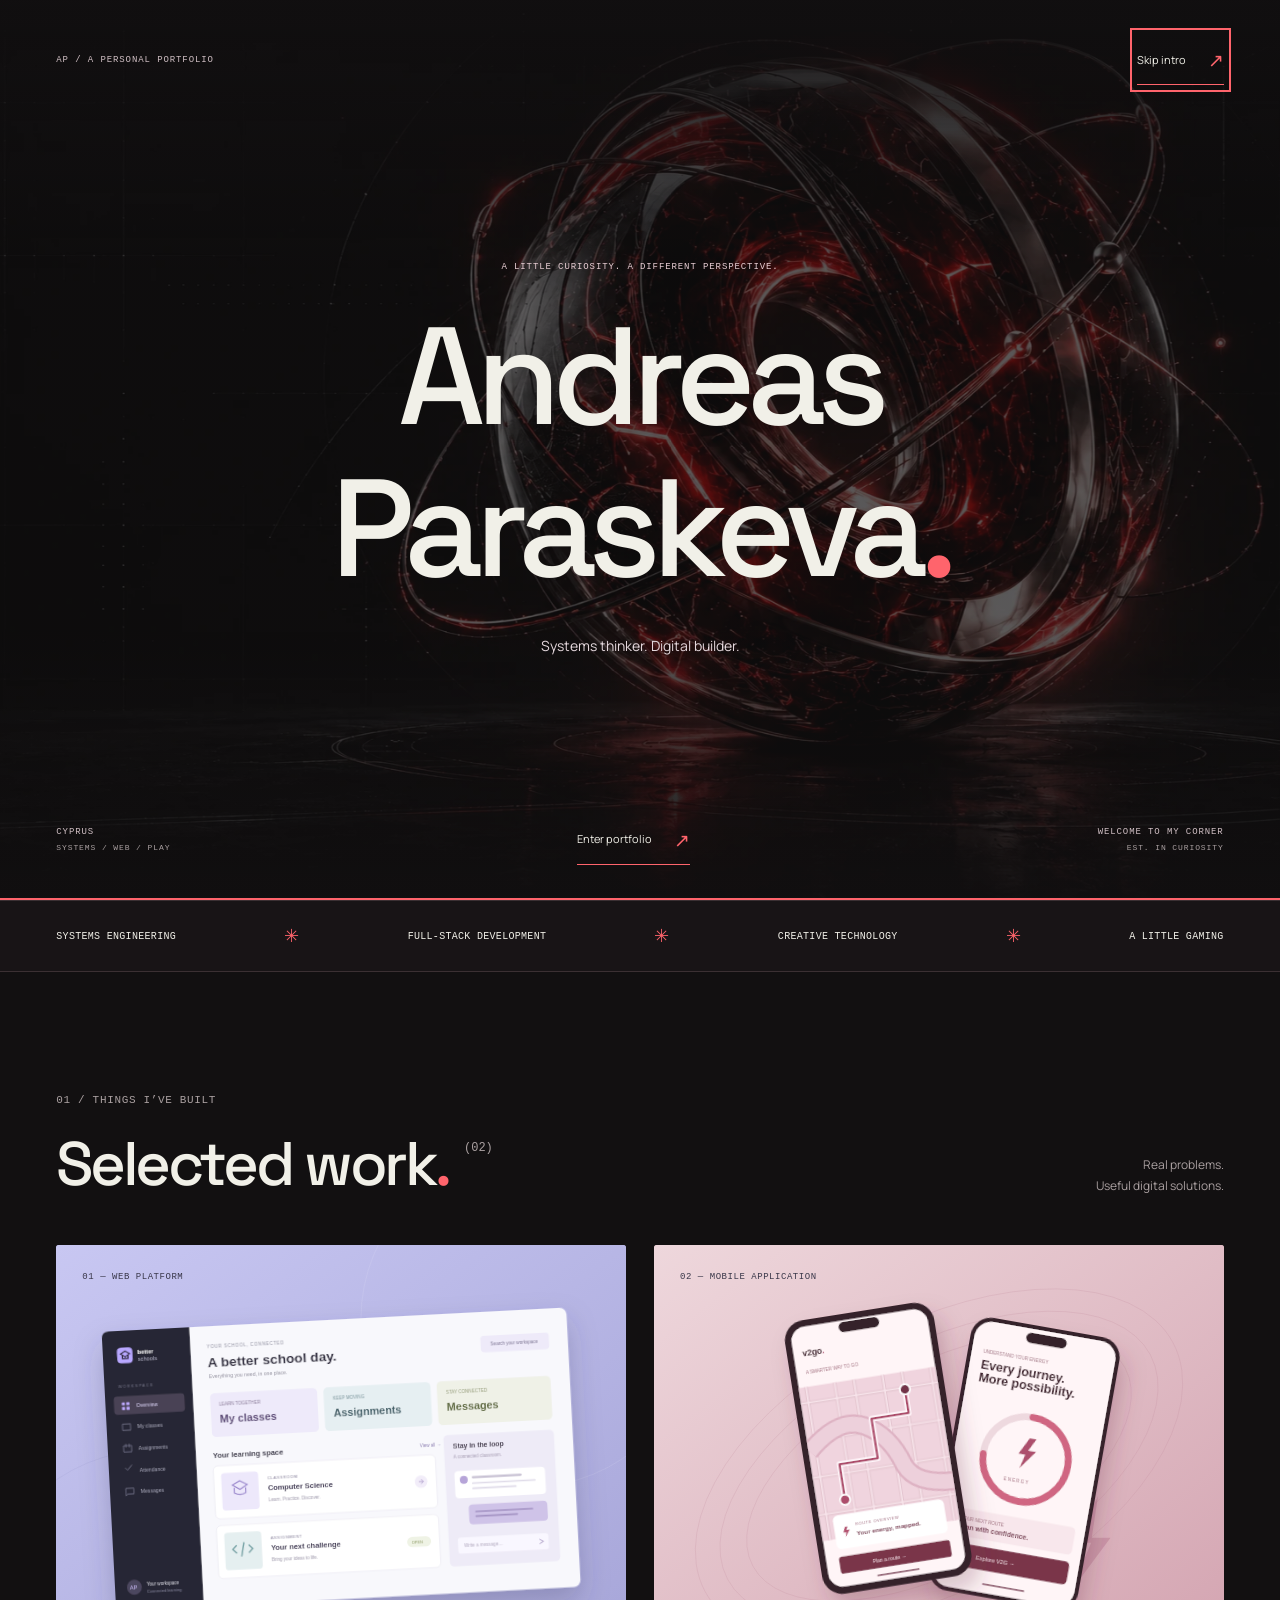
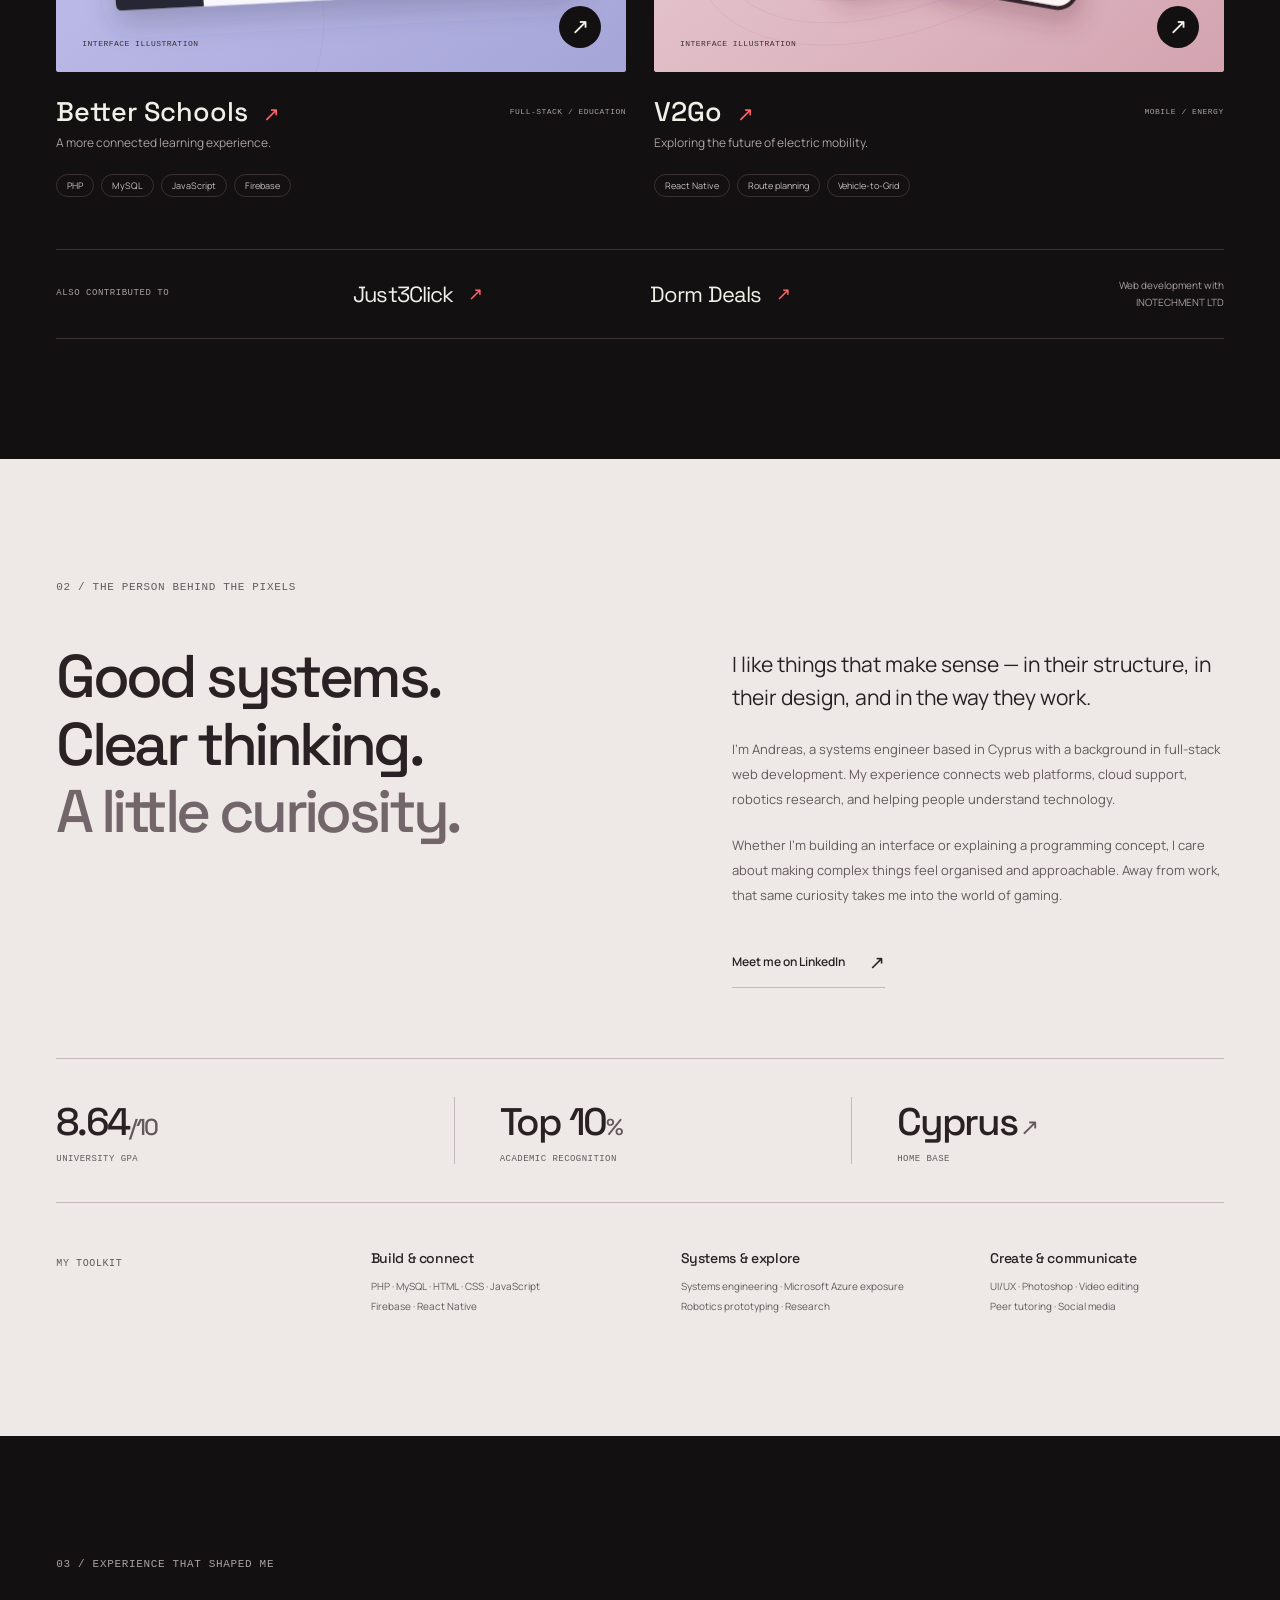
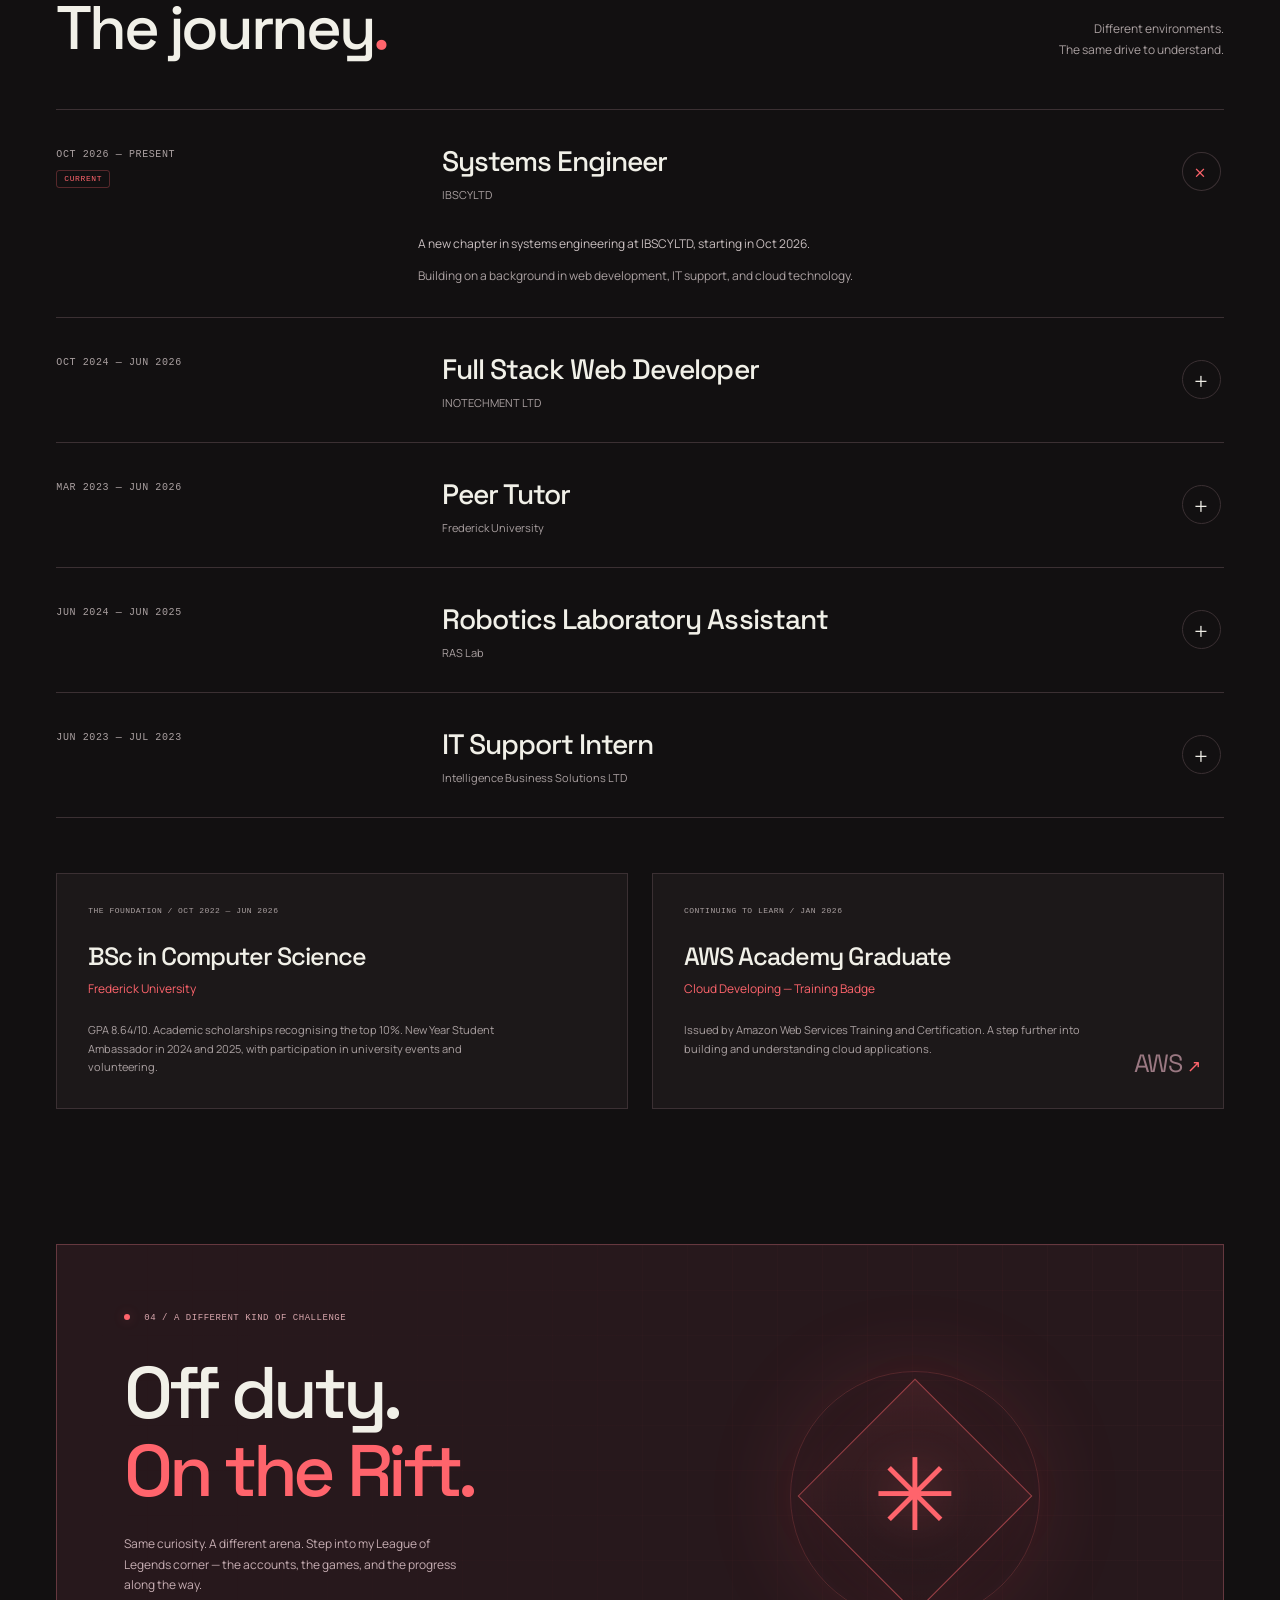
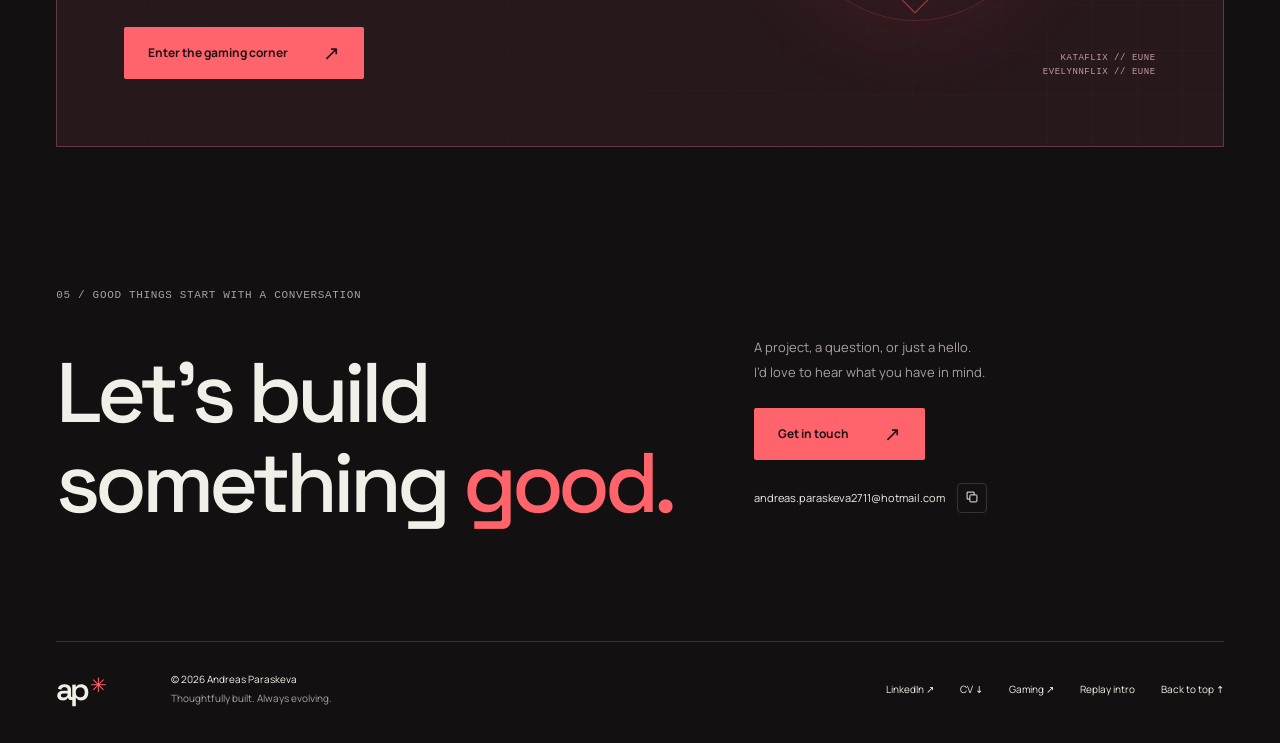
==== commit 822950a8: "Add cinematic name intro and replace green theme with crimson" ====
--- a/index.html
+++ b/index.html
@@ -3,7 +3,7 @@
   <head>
     <meta charset="utf-8" />
     <meta name="viewport" content="width=device-width, initial-scale=1" />
-    <meta name="theme-color" content="#101210" />
+    <meta name="theme-color" content="#121011" />
     <meta
       name="description"
       content="Andreas Paraskeva — systems engineer and full-stack developer based in Cyprus. Explore web projects, robotics research, education, and a little life on the Rift."
@@ -20,12 +20,16 @@
     <meta property="og:url" content="https://antreasparaskeva.com/" />
     <meta
       property="og:image"
-      content="https://antreasparaskeva.com/assets/images/hero-art.webp"
+      content="https://antreasparaskeva.com/assets/images/hero-art-red.webp"
     />
     <meta name="twitter:card" content="summary_large_image" />
     <title>Andreas Paraskeva — Systems thinker. Digital builder.</title>
     <link rel="canonical" href="https://antreasparaskeva.com/" />
-    <link rel="icon" href="assets/images/favicon.svg" type="image/svg+xml" />
+    <link
+      rel="icon"
+      href="assets/images/favicon.svg?v=red-intro-2"
+      type="image/svg+xml"
+    />
     <link
       rel="preload"
       href="assets/fonts/SpaceGrotesk.woff2"
@@ -35,15 +39,66 @@
     />
     <link
       rel="preload"
-      href="assets/images/hero-art.webp"
+      href="assets/images/hero-art-red.webp"
       as="image"
       fetchpriority="high"
     />
-    <link rel="stylesheet" href="assets/css/styles.css" />
-    <script src="assets/js/main.js" defer></script>
+    <link rel="stylesheet" href="assets/css/styles.css?v=red-intro-2" />
+    <link rel="stylesheet" href="assets/css/intro.css?v=red-intro-2" />
+    <script src="assets/js/main.js?v=red-intro-2" defer></script>
+    <script src="assets/js/intro.js?v=red-intro-2" defer></script>
   </head>
   <body>
     <a class="skip-link" href="#main">Skip to content</a>
+    <dialog
+      class="site-intro"
+      id="site-intro"
+      aria-labelledby="intro-name"
+      aria-describedby="intro-caption"
+    >
+      <div class="intro-top">
+        <p class="intro-label">AP / A PERSONAL PORTFOLIO</p>
+        <button class="intro-skip" type="button" data-intro-skip>
+          Skip intro <span aria-hidden="true">↗</span>
+        </button>
+      </div>
+      <div class="intro-art" aria-hidden="true">
+        <img
+          src="assets/images/hero-art-red.webp"
+          alt=""
+          width="1536"
+          height="1024"
+          decoding="async"
+        /><span class="intro-art-shade"></span>
+      </div>
+      <div class="intro-center">
+        <p class="intro-pretitle">
+          A LITTLE CURIOSITY. A DIFFERENT PERSPECTIVE.
+        </p>
+        <h2 class="intro-name" id="intro-name">
+          <span class="intro-word-mask"
+            ><span class="intro-word">Andreas</span></span
+          ><span class="intro-word-mask"
+            ><span class="intro-word"
+              >Paraskeva<span class="intro-dot">.</span></span
+            ></span
+          >
+        </h2>
+        <p class="intro-caption" id="intro-caption">
+          Systems thinker. Digital builder.
+        </p>
+      </div>
+      <div class="intro-bottom">
+        <p class="intro-label">CYPRUS<br /><span>SYSTEMS / WEB / PLAY</span></p>
+        <button class="intro-enter" type="button" data-intro-skip>
+          Enter portfolio <span aria-hidden="true">↗</span>
+        </button>
+        <p class="intro-label intro-edition">
+          WELCOME TO MY CORNER<br /><span>EST. IN CURIOSITY</span>
+        </p>
+      </div>
+      <span class="intro-rule" aria-hidden="true"></span>
+    </dialog>
     <div class="scroll-progress" aria-hidden="true"></div>
     <header class="site-header shell">
       <a
@@ -84,7 +139,7 @@
       <section class="hero shell" aria-labelledby="hero-title">
         <div class="hero-image" aria-hidden="true">
           <img
-            src="assets/images/hero-art.webp"
+            src="assets/images/hero-art-red.webp"
             width="1536"
             height="1024"
             alt=""
@@ -100,15 +155,15 @@
         </div>
         <div class="hero-content">
           <p class="hero-kicker">Systems thinker. Digital builder.</p>
-          <h1 id="hero-title">
-            Andreas<br />Paraskeva<span class="lime">.</span>
+          <h1 id="hero-title" tabindex="-1">
+            Andreas<br />Paraskeva<span class="accent">.</span>
           </h1>
           <p class="hero-description">
             Connecting thoughtful design with technology that works. From
             full-stack platforms to the systems behind them.
           </p>
           <div class="hero-actions">
-            <a class="button button--lime" href="#work"
+            <a class="button button--accent" href="#work"
               >Explore my work <span aria-hidden="true">↘</span></a
             ><a
               class="text-link"
@@ -130,7 +185,7 @@
           >
           <p class="hero-current">
             <span class="muted">CURRENT CHAPTER</span><br />Systems Engineer
-            <span class="lime">/</span> IBSCYLTD
+            <span class="accent">/</span> IBSCYLTD
           </p>
           <p class="local-time mono">
             CYPRUS <span data-local-time>UTC+3</span>
@@ -156,7 +211,7 @@
           <p class="eyebrow">01 / THINGS I’VE BUILT</p>
           <div class="heading-row">
             <h2 id="work-title">
-              Selected work<span class="lime">.</span><sup>(02)</sup>
+              Selected work<span class="accent">.</span><sup>(02)</sup>
             </h2>
             <p>Real problems.<br />Useful digital solutions.</p>
           </div>
@@ -362,7 +417,7 @@
         <div class="section-heading reveal">
           <p class="eyebrow">03 / EXPERIENCE THAT SHAPED ME</p>
           <div class="heading-row">
-            <h2 id="journey-title">The journey<span class="lime">.</span></h2>
+            <h2 id="journey-title">The journey<span class="accent">.</span></h2>
             <p>Different environments.<br />The same drive to understand.</p>
           </div>
         </div>
@@ -495,7 +550,7 @@
               Same curiosity. A different arena. Step into my League of Legends
               corner — the accounts, the games, and the progress along the way.
             </p>
-            <a class="button button--lime" href="gaming/"
+            <a class="button button--accent" href="gaming/"
               >Enter the gaming corner <span aria-hidden="true">↗</span></a
             >
           </div>
@@ -525,7 +580,7 @@
                 what you have in mind.
               </p>
               <a
-                class="button button--lime"
+                class="button button--accent"
                 href="mailto:andreas.paraskeva2711@hotmail.com"
                 >Get in touch <span aria-hidden="true">↗</span></a
               >
@@ -574,7 +629,10 @@
           rel="noopener noreferrer"
           >LinkedIn ↗</a
         ><a href="assets/docs/Andreas-Paraskeva-CV.pdf" download>CV ↓</a
-        ><a href="gaming/">Gaming ↗</a><a href="#main">Back to top ↑</a>
+        ><a href="gaming/">Gaming ↗</a
+        ><button type="button" class="footer-replay" data-replay-intro hidden>
+          Replay intro</button
+        ><a href="#main">Back to top ↑</a>
       </div>
     </footer>
     <dialog
@@ -596,7 +654,7 @@
       <p class="dialog-intro" id="dialog-intro"></p>
       <div class="dialog-body" id="dialog-body"></div>
       <div class="tags" id="dialog-tags"></div>
-      <a class="button button--lime" id="dialog-link" href="#work"
+      <a class="button button--accent" id="dialog-link" href="#work"
         >Visit website ↗</a
       >
       <p class="dialog-note" id="dialog-note"></p>
--- a/assets/css/styles.css
+++ b/assets/css/styles.css
@@ -29,13 +29,13 @@
   unicode-range: U+2190-21FF, U+2715, U+2733;
 }
 :root {
-  --bg: #101210;
-  --surface: #181b17;
+  --bg: #121011;
+  --surface: #1c1819;
   --text: #f1f0e8;
-  --muted: #a4a79c;
-  --lime: #d4ff5f;
-  --line: #32362e;
-  --paper: #e9eae2;
+  --muted: #aaa0a1;
+  --accent: #ff646c;
+  --line: #3b3033;
+  --paper: #eee9e6;
   --font: Manrope, Arial, sans-serif;
   --display: "Space Grotesk", Arial, sans-serif;
   --mono: "Courier New", monospace;
@@ -62,7 +62,7 @@
   gap: 15px;
 }
 .project-fallback a {
-  color: var(--lime);
+  color: var(--accent);
   text-decoration: underline;
   text-underline-offset: 4px;
 }
@@ -131,11 +131,11 @@
   line-height: 1.08;
 }
 ::selection {
-  background: var(--lime);
+  background: var(--accent);
   color: var(--bg);
 }
 :focus-visible {
-  outline: 2px solid var(--lime);
+  outline: 2px solid var(--accent);
   outline-offset: 5px;
 }
 .about-section :focus-visible {
@@ -163,8 +163,8 @@
 .eyebrow {
   font-weight: 400;
 }
-.lime {
-  color: var(--lime);
+.accent {
+  color: var(--accent);
 }
 .muted {
   color: var(--muted);
@@ -176,7 +176,7 @@
   top: 15px;
   padding: 10px 20px;
   transform: translateY(-200%);
-  background: var(--lime);
+  background: var(--accent);
   color: var(--bg);
 }
 .skip-link:focus {
@@ -185,7 +185,7 @@
 .scroll-progress {
   height: 2px;
   width: 0;
-  background: var(--lime);
+  background: var(--accent);
   position: fixed;
   top: 0;
   left: 0;
@@ -215,7 +215,7 @@
 }
 .brand-mark span {
   font-size: 29px;
-  color: var(--lime);
+  color: var(--accent);
   display: inline-block;
   margin-left: 5px;
   letter-spacing: 0;
@@ -253,7 +253,7 @@
   width: 100%;
 }
 .nav-link--gaming {
-  color: var(--lime);
+  color: var(--accent);
 }
 .nav-link--contact {
   margin-left: 20px;
@@ -288,12 +288,12 @@
   font-weight: 400;
   line-height: 1;
 }
-.button--lime {
-  background: var(--lime);
-  color: #15190d;
-}
-.button--lime:hover {
-  background: #e0ff8e;
+.button--accent {
+  background: var(--accent);
+  color: #211114;
+}
+.button--accent:hover {
+  background: #ff9298;
   transform: translateY(-2px);
 }
 .button--outline {
@@ -324,10 +324,10 @@
   display: inline-block;
   width: 6px;
   height: 6px;
-  background: var(--lime);
+  background: var(--accent);
   border-radius: 50%;
   margin-right: 8px;
-  box-shadow: 0 0 12px #d4ff5f45;
+  box-shadow: 0 0 12px #ff646c45;
 }
 .hero {
   position: relative;
@@ -361,8 +361,8 @@
     linear-gradient(
       90deg,
       var(--bg) 0%,
-      #101210db 13%,
-      #10121068 40%,
+      #121011db 13%,
+      #12101168 40%,
       transparent 68%
     ),
     linear-gradient(
@@ -370,7 +370,7 @@
       var(--bg) 0%,
       transparent 25%,
       transparent 80%,
-      #10121050 100%
+      #12101150 100%
     );
 }
 .hero-topline {
@@ -392,7 +392,7 @@
 }
 .hero-kicker {
   font-size: 16px;
-  color: #c7cabc;
+  color: #c9bfc0;
   margin-bottom: 27px;
 }
 .hero h1 {
@@ -404,7 +404,7 @@
 .hero-description {
   max-width: 350px;
   font-size: 13px;
-  color: #c4c7bb;
+  color: #c9bfc0;
   line-height: 1.85;
   margin-top: 31px;
 }
@@ -423,7 +423,7 @@
   bottom: 163px;
   font-size: 10px;
   text-align: right;
-  color: #c0c5b1;
+  color: #c9bfc0;
 }
 .hero-coordinate span {
   font-size: 8px;
@@ -449,7 +449,7 @@
   display: block;
   width: 17px;
   height: 32px;
-  border: 1px solid #5f6655;
+  border: 1px solid #70565e;
   border-radius: 10px;
   position: relative;
 }
@@ -460,7 +460,7 @@
   left: 7px;
   width: 1px;
   height: 7px;
-  background: var(--lime);
+  background: var(--accent);
   animation: scrollCue 2s infinite;
 }
 .hero-current {
@@ -482,7 +482,7 @@
 }
 .skills-ribbon {
   border-block: 1px solid var(--line);
-  background: #151813;
+  background: #181416;
 }
 .skills-ribbon > div {
   display: flex;
@@ -494,7 +494,7 @@
   letter-spacing: 0.03em;
 }
 .skills-ribbon > div > span:nth-child(even) {
-  color: var(--lime);
+  color: var(--accent);
   font-size: 18px;
 }
 .section-heading {
@@ -549,7 +549,7 @@
   background: #b8b6ec;
 }
 .project-visual--v2go {
-  background: #d3ddbe;
+  background: #e5bcc3;
 }
 .project-visual img {
   width: 100%;
@@ -572,7 +572,7 @@
   position: absolute;
   bottom: 22px;
   left: 26px;
-  color: #35382f;
+  color: #3b3033;
   font-size: 8px;
 }
 .project-open {
@@ -612,7 +612,7 @@
 }
 .project-meta h3 span {
   font-size: 20px;
-  color: var(--lime);
+  color: var(--accent);
   margin-left: 8px;
 }
 .project-meta p {
@@ -637,7 +637,7 @@
   padding: 3px 10px;
   border-radius: 30px;
   font-size: 9px;
-  color: #c4c7bc;
+  color: #c9bfc0;
 }
 .contribution-row {
   margin-top: 52px;
@@ -660,7 +660,7 @@
   align-items: center;
 }
 .contribution-row > a > span {
-  color: var(--lime);
+  color: var(--accent);
   font-size: 18px;
 }
 .contribution-row > p:last-child {
@@ -670,11 +670,11 @@
 }
 .about-section {
   background: var(--paper);
-  color: #22261d;
+  color: #2a2124;
   position: relative;
 }
 .about-section .section-heading > .eyebrow {
-  color: #65695d;
+  color: #64595c;
 }
 .about-grid {
   display: grid;
@@ -688,38 +688,38 @@
   letter-spacing: -0.06em;
 }
 .about-title > span {
-  color: #7b826d;
+  color: #73666a;
 }
 .about-copy {
   padding-top: 5px;
 }
 .about-copy .lead {
   font-size: 21px;
-  color: #23271f;
+  color: #2a2124;
   line-height: 1.55;
   margin-bottom: 23px;
 }
 .about-copy > p {
   font-size: 13px;
-  color: #606555;
+  color: #64595c;
   line-height: 1.95;
   margin-bottom: 20px;
 }
 .about-copy .text-link {
-  border-color: #b7bbae;
+  border-color: #c5b8bd;
   margin-top: 8px;
 }
 .about-stats {
   display: grid;
   grid-template-columns: 1fr 1fr 1fr;
   margin-top: 70px;
-  border-block: 1px solid #bfc4b4;
+  border-block: 1px solid #c5b8bd;
   padding: 38px 0;
   gap: 25px;
 }
 .about-stats > div {
   padding-left: 45px;
-  border-left: 1px solid #bfc4b4;
+  border-left: 1px solid #c5b8bd;
 }
 .about-stats > div:first-child {
   border-left: 0;
@@ -731,12 +731,12 @@
 }
 .about-stats strong span {
   font-size: 23px;
-  color: #606555;
+  color: #64595c;
 }
 .about-stats p {
   font: 9px var(--mono);
   letter-spacing: 0.05em;
-  color: #5f6555;
+  color: #64595c;
   margin-top: 8px;
 }
 .toolkit {
@@ -746,7 +746,7 @@
   margin-top: 48px;
 }
 .toolkit > .eyebrow {
-  color: #606555;
+  color: #64595c;
   padding-top: 3px;
 }
 .toolkit-groups {
@@ -762,7 +762,7 @@
 .toolkit p {
   font-size: 10px;
   line-height: 2;
-  color: #606555;
+  color: #64595c;
 }
 .experience-list {
   border-top: 1px solid var(--line);
@@ -792,8 +792,8 @@
   display: block;
   width: max-content;
   padding: 2px 7px;
-  border: 1px solid #a4cc464a;
-  color: var(--lime);
+  border: 1px solid #ff646c4a;
+  color: var(--accent);
   font-size: 8px;
   margin-top: 8px;
   border-radius: 3px;
@@ -825,15 +825,15 @@
 }
 .experience-item[open] .experience-toggle {
   transform: rotate(45deg);
-  color: var(--lime);
+  color: var(--accent);
 }
 .experience-item summary:hover .experience-role {
-  color: var(--lime);
+  color: var(--accent);
 }
 .experience-description {
   padding: 0 65px 30px 31%;
   font-size: 12px;
-  color: #c0c4b7;
+  color: #c9bfc0;
   max-width: 950px;
 }
 .experience-description p + p {
@@ -863,7 +863,7 @@
 }
 .education-school {
   font-size: 12px;
-  color: var(--lime);
+  color: var(--accent);
   margin-top: 9px;
 }
 .education-card > p:last-of-type {
@@ -877,21 +877,21 @@
   right: 23px;
   bottom: 29px;
   font: 25px var(--display);
-  color: #626a55;
+  color: #9a7882;
   letter-spacing: -1.5px;
 }
 .education-badge span {
   font-size: 17px;
   margin-left: 6px;
-  color: var(--lime);
+  color: var(--accent);
 }
 .gaming-teaser {
   padding-block: 15px 0;
 }
 .gaming-teaser-inner {
   padding: 67px;
-  background: #1b2115;
-  border: 1px solid #444e31;
+  background: #27181c;
+  border: 1px solid #65383f;
   position: relative;
   overflow: hidden;
   display: grid;
@@ -902,8 +902,8 @@
   position: absolute;
   inset: 0;
   background-image:
-    linear-gradient(#d4ff5f08 1px, transparent 1px),
-    linear-gradient(90deg, #d4ff5f08 1px, transparent 1px);
+    linear-gradient(#ff646c08 1px, transparent 1px),
+    linear-gradient(90deg, #ff646c08 1px, transparent 1px);
   background-size: 45px 45px;
   mask-image: linear-gradient(90deg, transparent, #000);
   pointer-events: none;
@@ -913,7 +913,7 @@
 }
 .gaming-teaser .eyebrow {
   font-size: 9px;
-  color: #b9c99d;
+  color: #d7a6ac;
 }
 .gaming-teaser h2 {
   font-size: clamp(43px, 5.7vw, 87px);
@@ -921,11 +921,11 @@
   margin-top: 28px;
 }
 .gaming-teaser h2 span {
-  color: var(--lime);
+  color: var(--accent);
 }
 .gaming-teaser p:not(.eyebrow) {
   font-size: 12px;
-  color: #b5bfa6;
+  color: #c6adb2;
   margin-top: 23px;
   max-width: 350px;
 }
@@ -940,21 +940,21 @@
   width: 250px;
   height: 250px;
   position: relative;
-  border: 1px solid #d4ff5f35;
+  border: 1px solid #ff646c35;
   border-radius: 50%;
   box-shadow:
-    0 0 90px #c4fd4420,
-    inset 0 0 70px #c4fd4410;
+    0 0 90px #ff505e20,
+    inset 0 0 70px #ff505e10;
   display: block;
 }
 .crosshair::before {
   content: "";
   position: absolute;
   inset: 41px;
-  border: 1px solid #d4ff5f80;
+  border: 1px solid #ff646c80;
   transform: rotate(45deg);
-  background: linear-gradient(135deg, #d4ff5f18, transparent);
-  box-shadow: 0 0 50px #c4fd4410;
+  background: linear-gradient(135deg, #ff646c18, transparent);
+  box-shadow: 0 0 50px #ff505e10;
 }
 .crosshair::after {
   content: "✳";
@@ -963,16 +963,16 @@
   display: grid;
   place-items: center;
   font-size: 100px;
-  color: var(--lime);
+  color: var(--accent);
   font-family: var(--display);
-  text-shadow: 0 0 40px #d4ff5f45;
+  text-shadow: 0 0 40px #ff646c45;
 }
 .teaser-code {
   position: absolute;
   bottom: 0;
   right: 0;
   font-size: 9px;
-  color: #7d9160;
+  color: #c49a9f;
   text-align: right;
 }
 .contact-section {
@@ -995,7 +995,7 @@
   line-height: 1.07;
 }
 .contact-grid h2 span {
-  color: var(--lime);
+  color: var(--accent);
 }
 .contact-copy > p {
   font-size: 13px;
@@ -1024,12 +1024,12 @@
   border-radius: 4px;
 }
 .copy-email:hover {
-  color: var(--lime);
-  border-color: var(--lime);
+  color: var(--accent);
+  border-color: var(--accent);
 }
 .contact-copy .copy-status {
   font-size: 10px;
-  color: var(--lime);
+  color: var(--accent);
   min-height: 20px;
   margin-top: 8px;
   margin-bottom: 0;
@@ -1060,22 +1060,22 @@
   font-size: 10px;
 }
 .footer-links a:hover {
-  color: var(--lime);
+  color: var(--accent);
 }
 .project-dialog {
   width: calc(100% - 36px);
   max-width: 690px;
   padding: 38px;
-  background: #1b1f18;
+  background: #24191d;
   color: var(--text);
-  border: 1px solid #535c46;
+  border: 1px solid #744650;
   max-height: 85svh;
   border-radius: 4px;
   box-shadow: 0 25px 130px #0008;
   overflow: auto;
 }
 .project-dialog::backdrop {
-  background: #090c08cc;
+  background: #0c080acc;
   backdrop-filter: blur(8px);
 }
 .dialog-head {
@@ -1086,7 +1086,7 @@
   margin-bottom: 25px;
 }
 .dialog-head .eyebrow {
-  color: var(--lime);
+  color: var(--accent);
   font-size: 9px;
 }
 .dialog-close {
@@ -1266,7 +1266,7 @@
     top: 80px;
     left: calc(var(--gutter) * -1);
     right: calc(var(--gutter) * -1);
-    background: #141813;
+    background: #191416;
     padding: 27px var(--gutter) 35px;
     border-bottom: 1px solid var(--line);
     flex-direction: column;
@@ -1321,8 +1321,8 @@
   }
   .hero-image-shade {
     background:
-      linear-gradient(#10121066, #10121066),
-      linear-gradient(90deg, #1012109c, transparent 85%),
+      linear-gradient(#12101166, #12101166),
+      linear-gradient(90deg, #1210119c, transparent 85%),
       linear-gradient(
         0deg,
         var(--bg) 0%,
--- a/assets/css/intro.css
+++ b/assets/css/intro.css
@@ -0,0 +1,315 @@
+/* The opening is an original animated name and artwork reveal.
+   Timing and behavior are configured in assets/js/intro.js. */
+.site-intro {
+  position: fixed;
+  inset: 0;
+  width: 100vw;
+  max-width: none;
+  height: 100svh;
+  max-height: none;
+  margin: 0;
+  padding: 0;
+  border: 0;
+  overflow: hidden;
+  color: var(--text);
+  background: var(--bg);
+  isolation: isolate;
+}
+.site-intro[open] {
+  display: flex;
+  flex-direction: column;
+}
+.site-intro::backdrop {
+  background: var(--bg);
+}
+body.intro-open {
+  overflow: hidden;
+}
+.intro-top,
+.intro-bottom {
+  position: relative;
+  z-index: 3;
+  display: flex;
+  align-items: center;
+  justify-content: space-between;
+  gap: 24px;
+  padding: 35px var(--gutter);
+}
+.intro-label,
+.intro-pretitle {
+  font: 9px/1.8 var(--mono);
+  letter-spacing: 0.1em;
+  color: #d0bfc4;
+}
+.intro-label > span {
+  color: #aaa0a1;
+  font-size: 8px;
+}
+.intro-skip,
+.intro-enter {
+  position: relative;
+  border: 0;
+  background: transparent;
+  color: var(--text);
+  font-size: 11px;
+  padding: 9px 0;
+  display: inline-flex;
+  align-items: center;
+  gap: 22px;
+}
+.intro-skip::after,
+.intro-enter::after {
+  content: "";
+  position: absolute;
+  inset: auto 0 0;
+  height: 1px;
+  background: var(--accent);
+  transform-origin: left;
+  transition: transform 0.25s;
+}
+.intro-skip:hover::after,
+.intro-enter:hover::after {
+  transform: scaleX(0.65);
+}
+.intro-skip span,
+.intro-enter span {
+  color: var(--accent);
+  font-size: 19px;
+}
+.intro-art {
+  position: absolute;
+  z-index: -1;
+  inset: 0;
+  overflow: hidden;
+  clip-path: inset(24% 38%);
+  opacity: 0;
+  will-change: clip-path, opacity;
+}
+.intro-art > img {
+  width: 100%;
+  height: 100%;
+  object-fit: cover;
+  object-position: 67% center;
+}
+.intro-art-shade {
+  position: absolute;
+  inset: 0;
+  background:
+    linear-gradient(#121011aa, #121011aa),
+    linear-gradient(
+      0deg,
+      #121011ed,
+      transparent 30%,
+      transparent 70%,
+      #121011ed
+    );
+}
+.intro-center {
+  z-index: 2;
+  position: relative;
+  margin-block: auto;
+  padding: 30px var(--gutter) 20px;
+  width: 100%;
+  text-align: center;
+}
+.intro-pretitle {
+  margin-bottom: 26px;
+  color: #e9cfd5;
+}
+.intro-name {
+  font-size: clamp(72px, 10.8vw, 185px);
+  letter-spacing: -0.065em;
+  line-height: 0.98;
+  font-weight: 500;
+}
+.intro-word-mask {
+  display: block;
+  padding-block: 8px;
+  overflow: hidden;
+}
+.intro-word {
+  display: inline-block;
+  will-change: transform;
+}
+.intro-dot {
+  color: var(--accent);
+}
+.intro-caption {
+  margin-top: 30px;
+  font-size: 14px;
+  color: #e5d8dd;
+}
+.intro-bottom {
+  padding-block: 28px 35px;
+}
+.intro-edition {
+  text-align: right;
+}
+.intro-rule {
+  position: absolute;
+  inset: auto 0 0;
+  height: 2px;
+  background: var(--accent);
+  transform: scaleX(0);
+  transform-origin: left;
+}
+.site-intro.is-playing .intro-word {
+  animation: introName 1.3s cubic-bezier(0.16, 1, 0.3, 1) both;
+}
+.site-intro.is-playing .intro-word-mask:nth-child(2) .intro-word {
+  animation-delay: 0.22s;
+}
+.site-intro.is-playing .intro-art {
+  animation: introArt 3.35s cubic-bezier(0.6, 0.05, 0.2, 1) 0.38s both;
+}
+.site-intro.is-playing .intro-art img {
+  animation: introDrift 4.1s cubic-bezier(0.2, 0.55, 0.35, 1) both;
+}
+.site-intro.is-playing .intro-pretitle,
+.site-intro.is-playing .intro-caption {
+  animation: introCopy 1s 0.65s both;
+}
+.site-intro.is-playing .intro-caption {
+  animation-delay: 1.05s;
+}
+.site-intro.is-playing .intro-rule {
+  animation: introRule 3.8s ease-in-out 0.15s both;
+}
+.site-intro.is-leaving {
+  animation: introLeave 0.7s cubic-bezier(0.76, 0, 0.24, 1) both;
+  pointer-events: none;
+}
+.site-intro.is-static .intro-art {
+  opacity: 0.75;
+  clip-path: inset(0);
+}
+.footer-replay {
+  padding: 0;
+  font: inherit;
+  border: 0;
+  background: none;
+  color: var(--text);
+}
+.footer-replay:hover {
+  color: var(--accent);
+}
+.hero h1:focus {
+  outline: none;
+}
+@keyframes introName {
+  from {
+    transform: translateY(125%);
+  }
+  to {
+    transform: translateY(0);
+  }
+}
+@keyframes introArt {
+  0% {
+    opacity: 0;
+    clip-path: inset(28% 42%);
+  }
+  25% {
+    opacity: 0.65;
+    clip-path: inset(18% 35%);
+  }
+  55% {
+    opacity: 0.9;
+    clip-path: inset(13% 29%);
+  }
+  100% {
+    opacity: 0.92;
+    clip-path: inset(0);
+  }
+}
+@keyframes introDrift {
+  from {
+    transform: scale(1.2);
+  }
+  to {
+    transform: scale(1);
+  }
+}
+@keyframes introCopy {
+  from {
+    opacity: 0;
+    transform: translateY(10px);
+  }
+  to {
+    opacity: 1;
+    transform: translateY(0);
+  }
+}
+@keyframes introRule {
+  from {
+    transform: scaleX(0);
+  }
+  to {
+    transform: scaleX(1);
+  }
+}
+@keyframes introLeave {
+  to {
+    clip-path: inset(0 0 100% 0);
+  }
+}
+@media (max-width: 760px) {
+  .intro-top,
+  .intro-bottom {
+    padding-inline: var(--gutter);
+    gap: 16px;
+  }
+  .intro-top {
+    padding-top: 27px;
+  }
+  .intro-bottom {
+    padding-bottom: 27px;
+  }
+  .intro-label {
+    font-size: 7px;
+    letter-spacing: 0.04em;
+  }
+  .intro-label > span {
+    font-size: 6px;
+  }
+  .intro-skip,
+  .intro-enter {
+    font-size: 10px;
+    gap: 12px;
+  }
+  .intro-center {
+    padding-inline: 16px;
+  }
+  .intro-name {
+    font-size: clamp(52px, 13.7vw, 96px);
+    letter-spacing: -0.065em;
+  }
+  .intro-pretitle {
+    font-size: 7px;
+    letter-spacing: 0.03em;
+    margin-bottom: 24px;
+  }
+  .intro-caption {
+    font-size: 12px;
+    margin-top: 24px;
+  }
+  .intro-art > img {
+    object-position: 61% center;
+  }
+  .intro-edition {
+    display: none;
+  }
+}
+@media (prefers-reduced-motion: reduce) {
+  .site-intro *,
+  .site-intro,
+  .site-intro::before,
+  .site-intro::after {
+    animation: none !important;
+    transition: none !important;
+  }
+  .intro-art {
+    opacity: 0.7;
+    clip-path: none;
+  }
+}
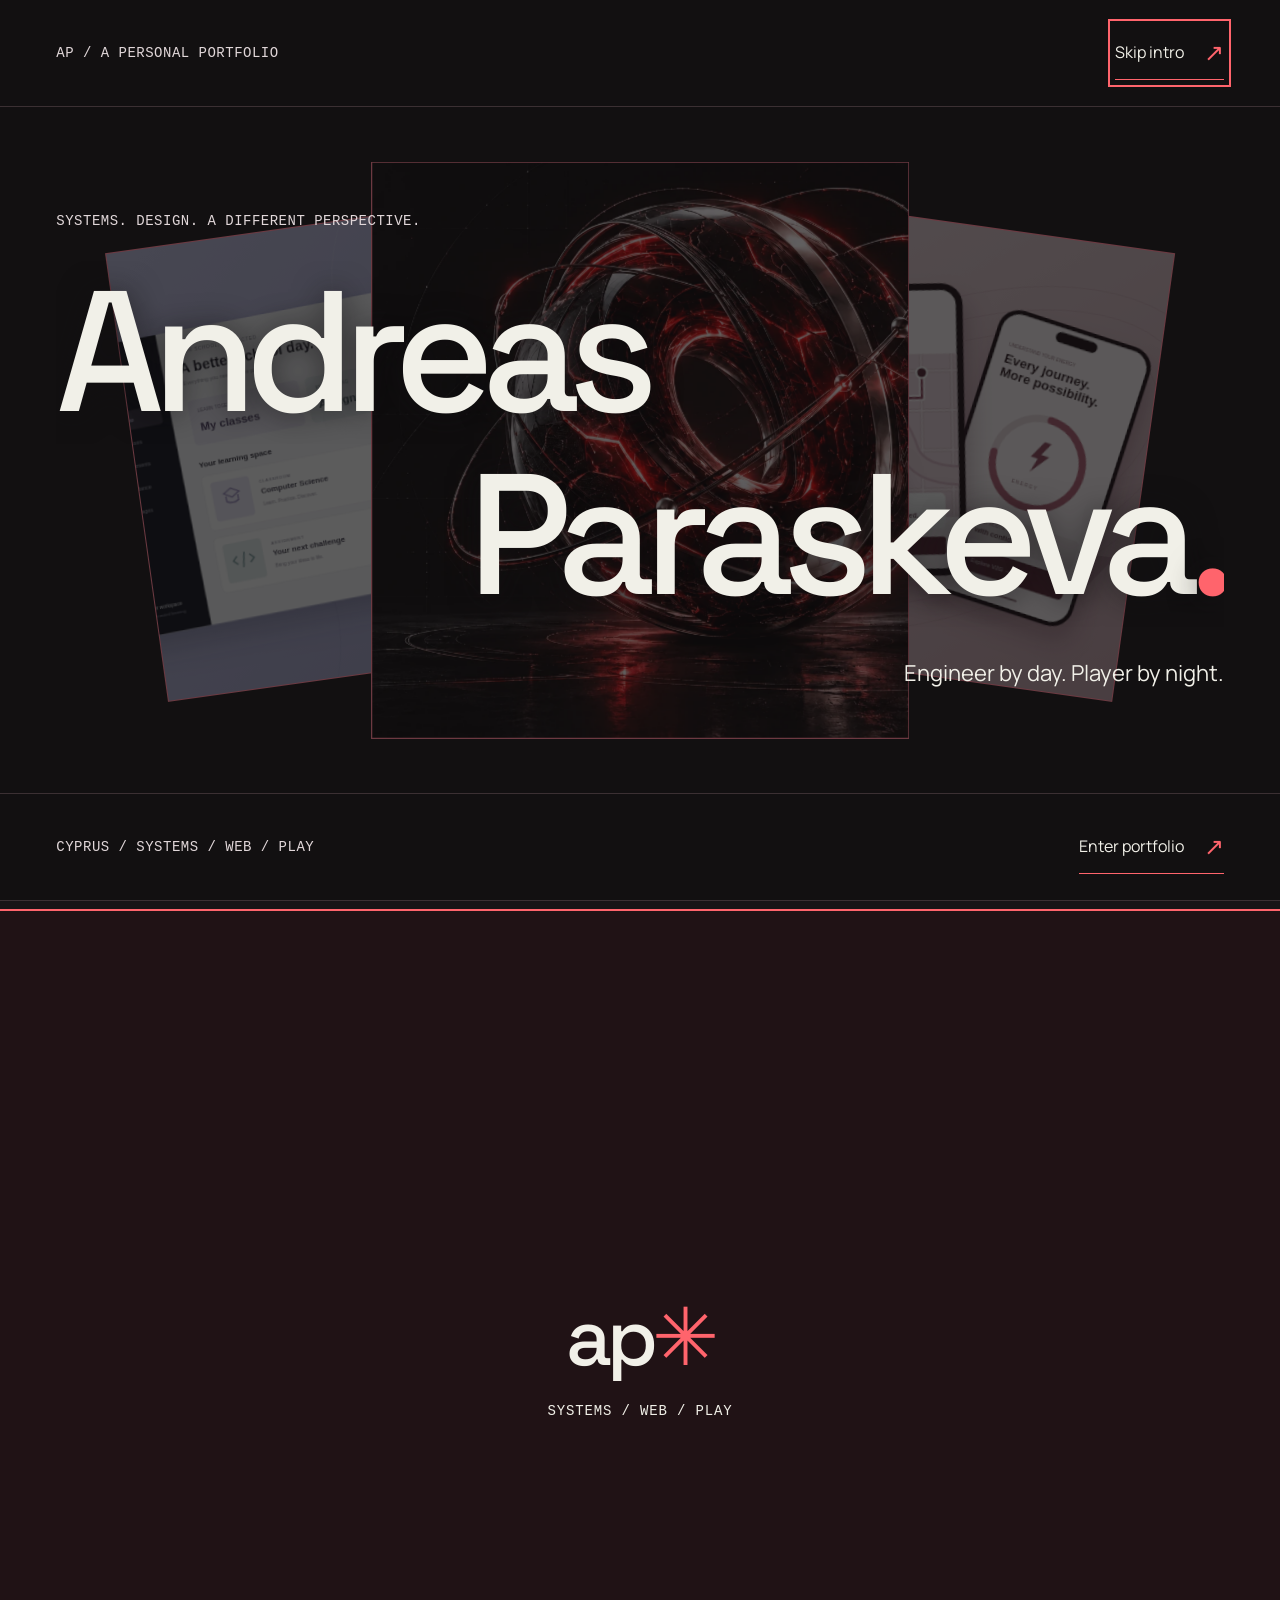
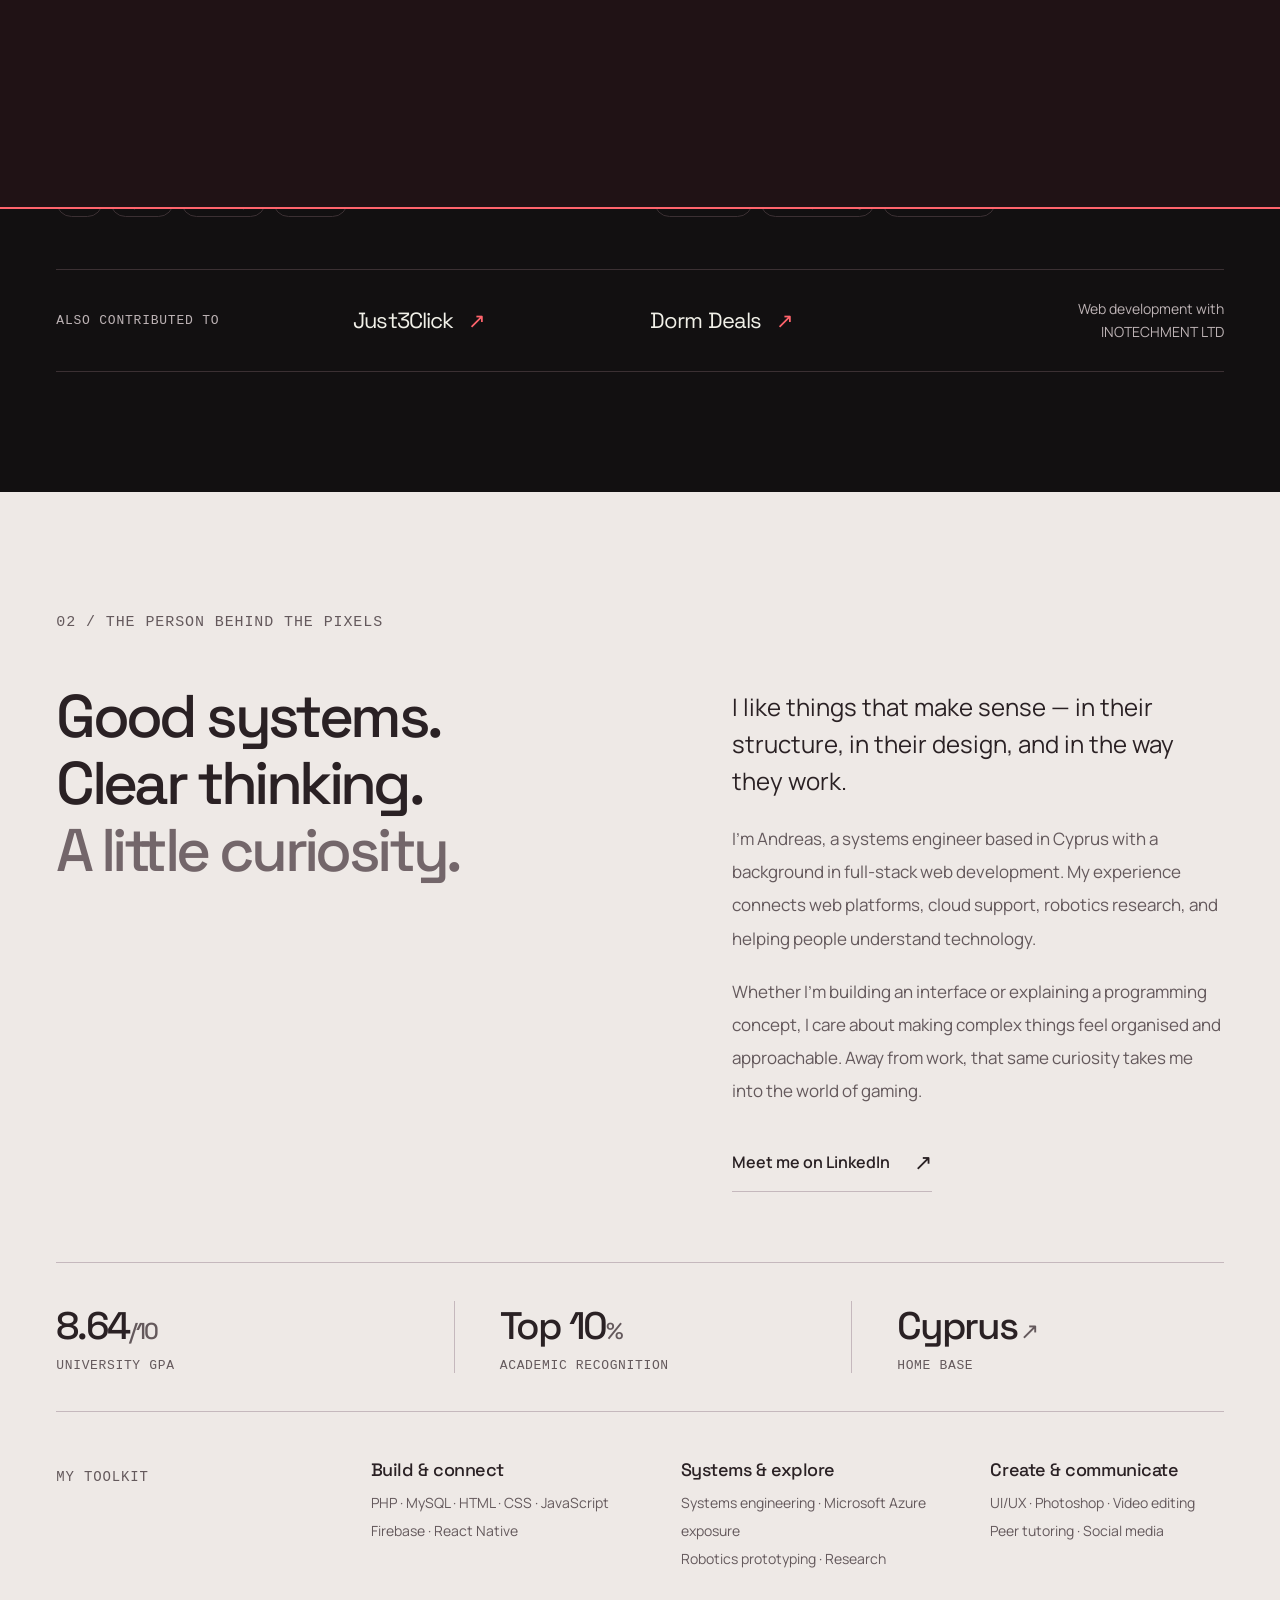
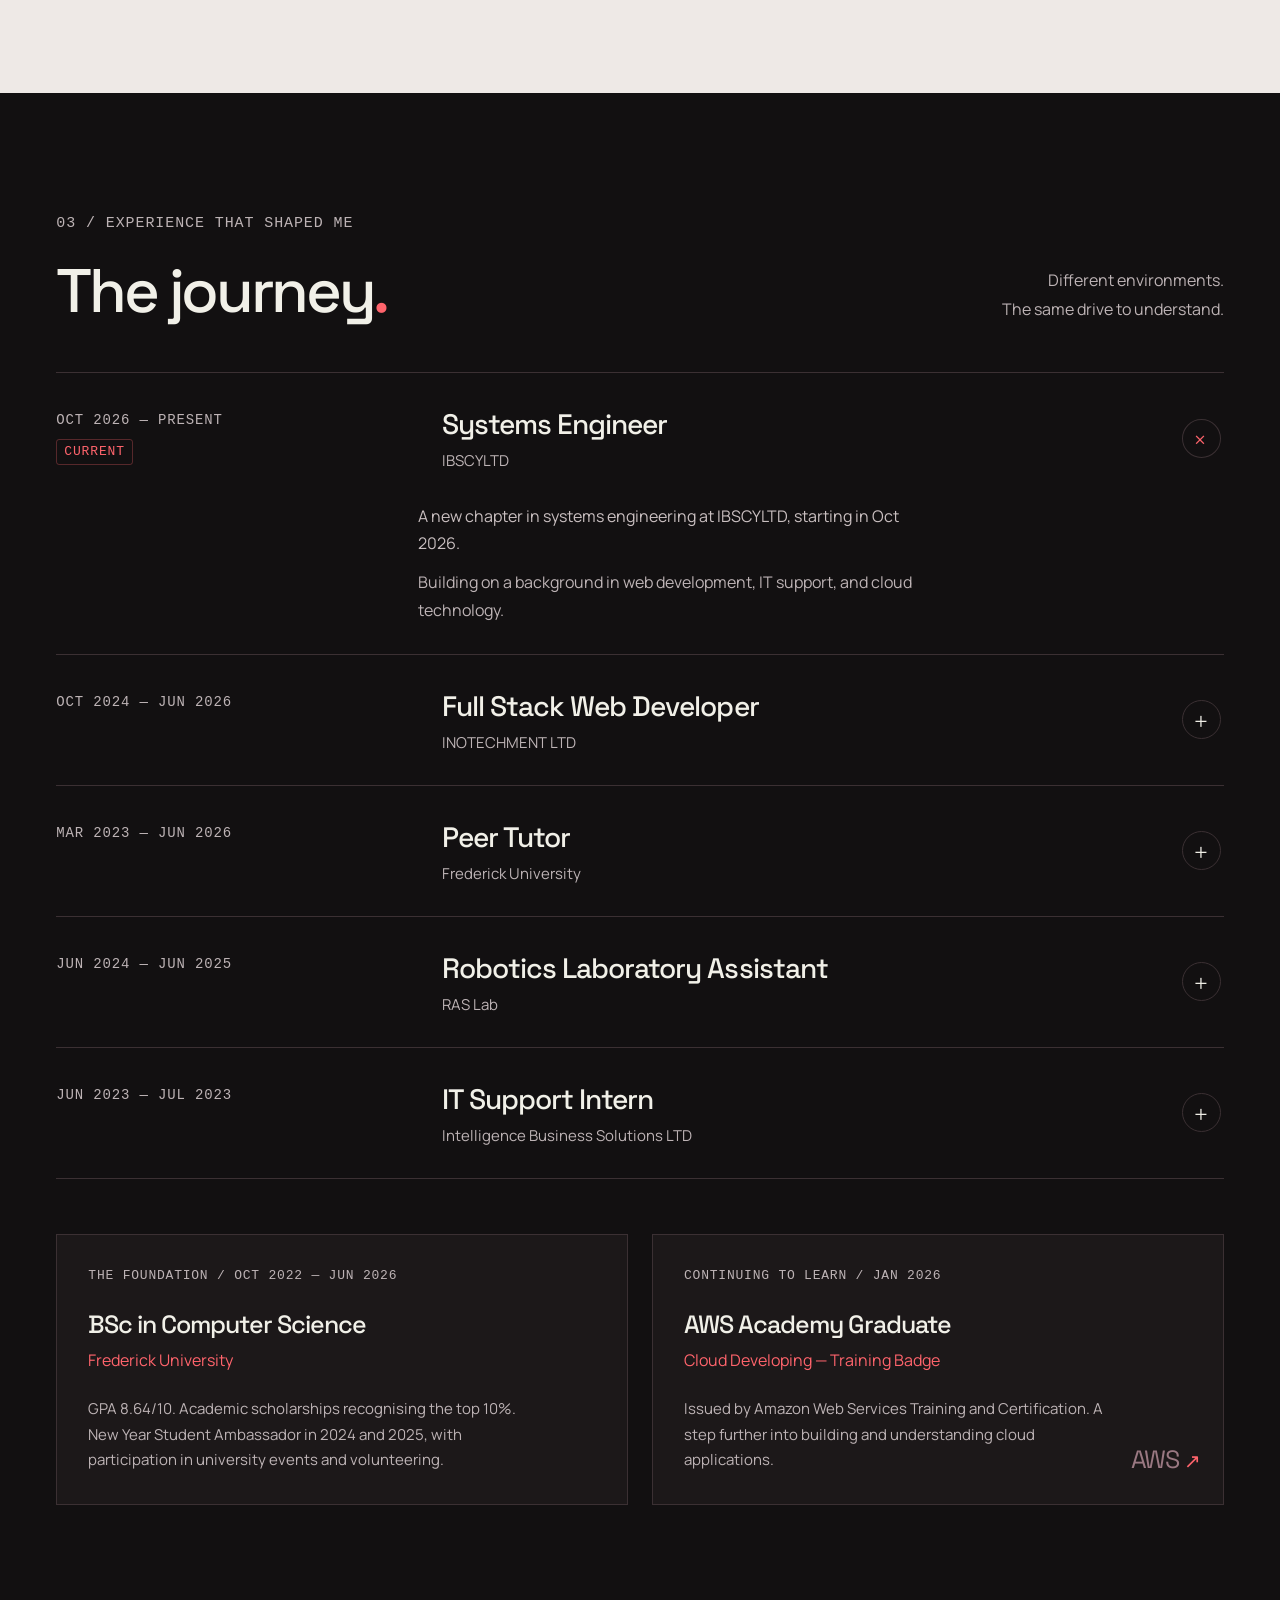
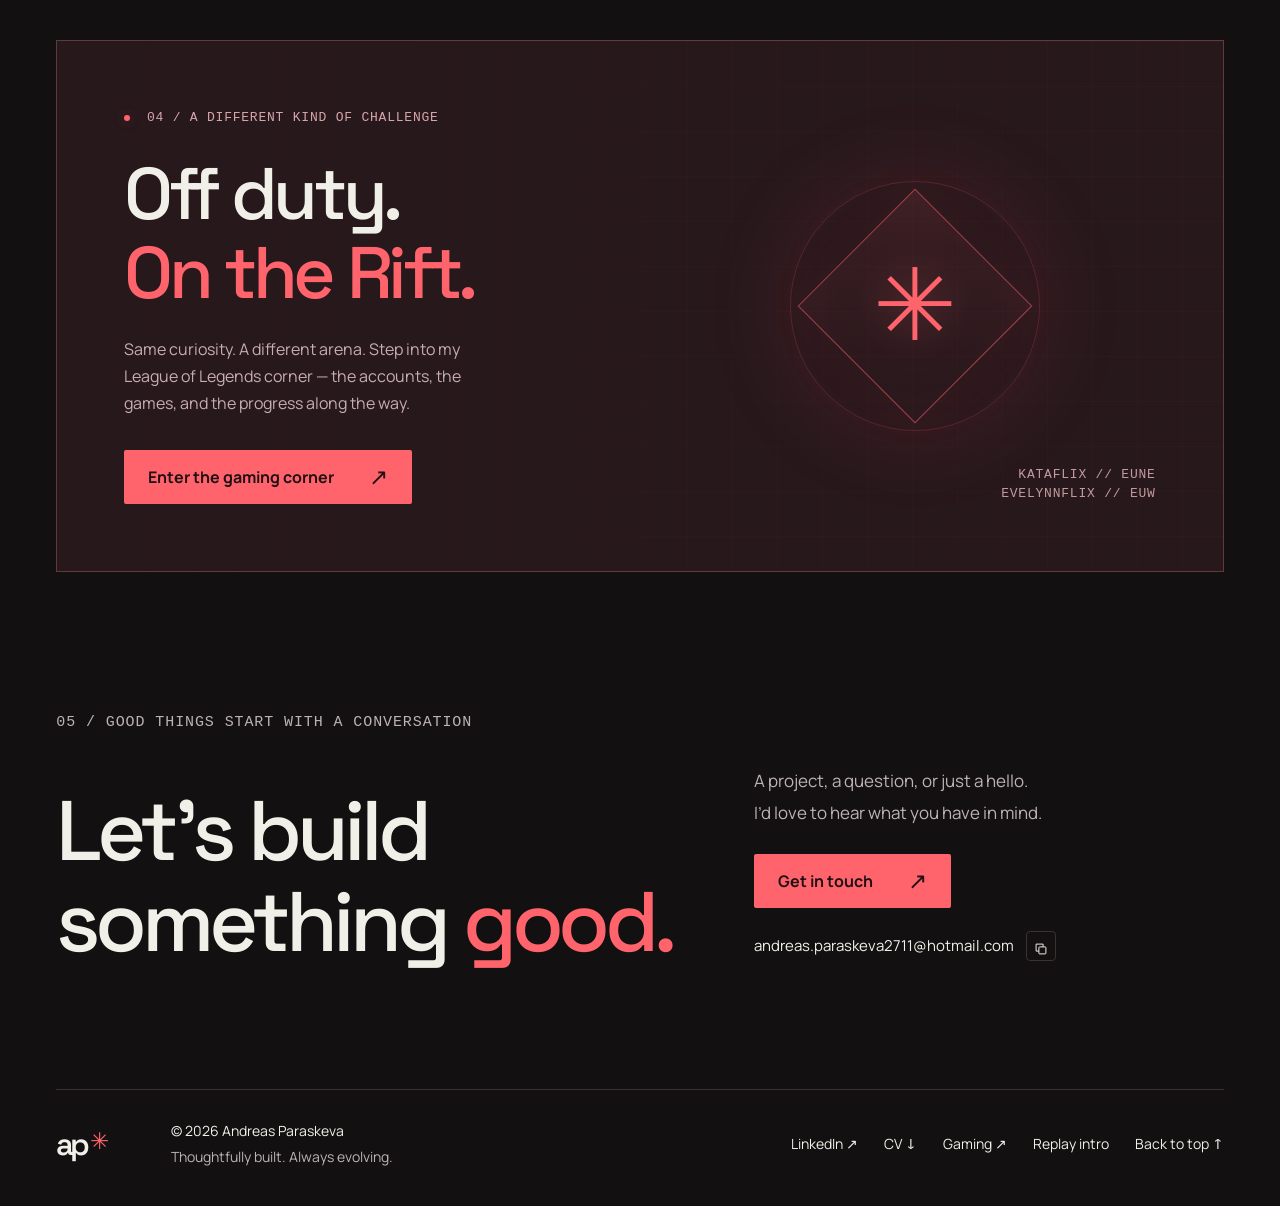
==== commit bf1b5d40: "Improve readability and intro, simplify gaming, and add page transitions" ====
--- a/index.html
+++ b/index.html
@@ -27,7 +27,7 @@
     <link rel="canonical" href="https://antreasparaskeva.com/" />
     <link
       rel="icon"
-      href="assets/images/favicon.svg?v=red-intro-2"
+      href="assets/images/favicon.svg?v=readable-motion-3"
       type="image/svg+xml"
     />
     <link
@@ -43,10 +43,15 @@
       as="image"
       fetchpriority="high"
     />
-    <link rel="stylesheet" href="assets/css/styles.css?v=red-intro-2" />
-    <link rel="stylesheet" href="assets/css/intro.css?v=red-intro-2" />
-    <script src="assets/js/main.js?v=red-intro-2" defer></script>
-    <script src="assets/js/intro.js?v=red-intro-2" defer></script>
+    <link rel="stylesheet" href="assets/css/styles.css?v=readable-motion-3" />
+    <link rel="stylesheet" href="assets/css/intro.css?v=readable-motion-3" />
+    <script src="assets/js/main.js?v=readable-motion-3" defer></script>
+    <script src="assets/js/intro.js?v=readable-motion-3" defer></script>
+    <link
+      rel="stylesheet"
+      href="assets/css/transitions.css?v=readable-motion-3"
+    />
+    <script src="assets/js/transitions.js?v=readable-motion-3"></script>
   </head>
   <body>
     <a class="skip-link" href="#main">Skip to content</a>
@@ -62,42 +67,60 @@
           Skip intro <span aria-hidden="true">↗</span>
         </button>
       </div>
-      <div class="intro-art" aria-hidden="true">
-        <img
-          src="assets/images/hero-art-red.webp"
-          alt=""
-          width="1536"
-          height="1024"
-          decoding="async"
-        /><span class="intro-art-shade"></span>
-      </div>
-      <div class="intro-center">
-        <p class="intro-pretitle">
-          A LITTLE CURIOSITY. A DIFFERENT PERSPECTIVE.
-        </p>
-        <h2 class="intro-name" id="intro-name">
-          <span class="intro-word-mask"
-            ><span class="intro-word">Andreas</span></span
-          ><span class="intro-word-mask"
-            ><span class="intro-word"
-              >Paraskeva<span class="intro-dot">.</span></span
-            ></span
-          >
-        </h2>
-        <p class="intro-caption" id="intro-caption">
-          Systems thinker. Digital builder.
-        </p>
+      <div class="intro-stage">
+        <div class="intro-gallery" aria-hidden="true">
+          <div class="intro-card intro-card--web">
+            <img
+              src="assets/images/better-schools.svg"
+              alt=""
+              width="1000"
+              height="750"
+            />
+          </div>
+          <div class="intro-art intro-card intro-card--core">
+            <img
+              src="assets/images/hero-art-red.webp"
+              alt=""
+              width="1536"
+              height="1024"
+              fetchpriority="high"
+            />
+            <span class="intro-art-shade"></span>
+          </div>
+          <div class="intro-card intro-card--mobile">
+            <img
+              src="assets/images/v2go.svg"
+              alt=""
+              width="1000"
+              height="750"
+            />
+          </div>
+        </div>
+        <div class="intro-center">
+          <p class="intro-pretitle">
+            SYSTEMS. DESIGN. A DIFFERENT PERSPECTIVE.
+          </p>
+          <h2 class="intro-name" id="intro-name">
+            <span class="intro-word-mask"
+              ><span class="intro-word">Andreas</span></span
+            >
+            <span class="intro-word-mask"
+              ><span class="intro-word"
+                >Paraskeva<span class="intro-dot">.</span></span
+              ></span
+            >
+          </h2>
+          <p class="intro-caption" id="intro-caption">
+            Engineer by day. Player by night.
+          </p>
+        </div>
       </div>
       <div class="intro-bottom">
-        <p class="intro-label">CYPRUS<br /><span>SYSTEMS / WEB / PLAY</span></p>
+        <p class="intro-label">CYPRUS / SYSTEMS / WEB / PLAY</p>
         <button class="intro-enter" type="button" data-intro-skip>
           Enter portfolio <span aria-hidden="true">↗</span>
         </button>
-        <p class="intro-label intro-edition">
-          WELCOME TO MY CORNER<br /><span>EST. IN CURIOSITY</span>
-        </p>
       </div>
-      <span class="intro-rule" aria-hidden="true"></span>
     </dialog>
     <div class="scroll-progress" aria-hidden="true"></div>
     <header class="site-header shell">
@@ -557,7 +580,7 @@
           <div class="teaser-symbol" aria-hidden="true">
             <span class="crosshair"></span
             ><span class="teaser-code mono"
-              >KATAFLIX // EUNE<br />EVELYNNFLIX // EUNE</span
+              >KATAFLIX // EUNE<br />EVELYNNFLIX // EUW</span
             >
           </div>
         </div>
@@ -618,7 +641,8 @@
         >ap<span aria-hidden="true">✳</span></a
       >
       <p>
-        © <span data-year>2026</span> Andreas Paraskeva<br /><span class="muted"
+        © <span data-year>2026</span> Andreas Paraskeva<br /><span
+          class="muted"
           >Thoughtfully built. Always evolving.</span
         >
       </p>
--- a/assets/css/styles.css
+++ b/assets/css/styles.css
@@ -32,7 +32,7 @@
   --bg: #121011;
   --surface: #1c1819;
   --text: #f1f0e8;
-  --muted: #aaa0a1;
+  --muted: #bdb3b5;
   --accent: #ff646c;
   --line: #3b3033;
   --paper: #eee9e6;
@@ -57,7 +57,7 @@
   margin-top: 30px;
   padding-top: 24px;
   color: var(--muted);
-  font-size: 12px;
+  font-size: 16px;
   display: grid;
   gap: 15px;
 }
@@ -82,7 +82,7 @@
   margin: 0;
   background: var(--bg);
   color: var(--text);
-  font: 400 15px/1.7 var(--font);
+  font: 400 18px/1.7 var(--font);
   -webkit-font-smoothing: antialiased;
 }
 body.menu-open {
@@ -156,7 +156,7 @@
 .eyebrow,
 .mono {
   font-family: var(--mono);
-  font-size: 11px;
+  font-size: 15px;
   letter-spacing: 0.06em;
   line-height: 1.5;
 }
@@ -224,17 +224,17 @@
 }
 .brand-caption {
   font-family: var(--mono);
-  font-size: 9px;
+  font-size: 13px;
   letter-spacing: 0.04em;
   line-height: 1.55;
 }
 .header-nav {
   display: flex;
   align-items: center;
-  gap: 32px;
+  gap: 26px;
 }
 .nav-link {
-  font-size: 12px;
+  font-size: 16px;
   position: relative;
   padding-block: 7px;
 }
@@ -272,7 +272,7 @@
   align-items: center;
   min-height: 52px;
   padding: 14px 23px;
-  font-size: 12px;
+  font-size: 16px;
   font-weight: 700;
   border: 1px solid transparent;
   transition:
@@ -284,7 +284,7 @@
   line-height: 1.5;
 }
 .button span {
-  font-size: 20px;
+  font-size: 23px;
   font-weight: 400;
   line-height: 1;
 }
@@ -308,13 +308,13 @@
   display: inline-flex;
   align-items: center;
   gap: 24px;
-  font-size: 12px;
+  font-size: 16px;
   padding: 9px 0;
   border-bottom: 1px solid var(--line);
   font-weight: 600;
 }
 .text-link span {
-  font-size: 19px;
+  font-size: 22px;
   transition: transform 0.25s;
 }
 .text-link:hover span {
@@ -380,19 +380,19 @@
   padding-top: 30px;
 }
 .hero-topline .eyebrow {
-  font-size: 10px;
+  font-size: 14px;
 }
 .hero-index {
   color: var(--muted);
-  font-size: 9px;
+  font-size: 13px;
 }
 .hero-content {
   padding-top: 76px;
   position: relative;
 }
 .hero-kicker {
-  font-size: 16px;
-  color: #c9bfc0;
+  font-size: 19px;
+  color: #e1d9db;
   margin-bottom: 27px;
 }
 .hero h1 {
@@ -402,9 +402,9 @@
   max-width: 1040px;
 }
 .hero-description {
-  max-width: 350px;
-  font-size: 13px;
-  color: #c9bfc0;
+  max-width: 440px;
+  font-size: 17px;
+  color: #e1d9db;
   line-height: 1.85;
   margin-top: 31px;
 }
@@ -415,18 +415,18 @@
   margin-top: 29px;
 }
 .hero-actions .text-link {
-  font-size: 11px;
+  font-size: 15px;
 }
 .hero-coordinate {
   position: absolute;
   right: 0;
   bottom: 163px;
-  font-size: 10px;
+  font-size: 14px;
   text-align: right;
   color: #c9bfc0;
 }
 .hero-coordinate span {
-  font-size: 8px;
+  font-size: 13px;
   color: var(--muted);
 }
 .hero-bottom {
@@ -441,7 +441,7 @@
   display: flex;
   align-items: center;
   gap: 13px;
-  font: 9px var(--mono);
+  font: 13px var(--mono);
   letter-spacing: 0.03em;
   width: max-content;
 }
@@ -464,15 +464,15 @@
   animation: scrollCue 2s infinite;
 }
 .hero-current {
-  font-size: 11px;
+  font-size: 15px;
   text-align: center;
 }
 .hero-current .muted {
-  font: 8px var(--mono);
+  font: 13px var(--mono);
   letter-spacing: 0.06em;
 }
 .local-time {
-  font-size: 9px;
+  font-size: 13px;
   text-align: right;
   color: var(--muted);
 }
@@ -490,12 +490,12 @@
   align-items: center;
   gap: 20px;
   min-height: 70px;
-  font: 10px var(--mono);
+  font: 14px var(--mono);
   letter-spacing: 0.03em;
 }
 .skills-ribbon > div > span:nth-child(even) {
   color: var(--accent);
-  font-size: 18px;
+  font-size: 21px;
 }
 .section-heading {
   margin-bottom: 48px;
@@ -515,7 +515,7 @@
   letter-spacing: -0.055em;
 }
 .heading-row h2 sup {
-  font: 12px var(--mono);
+  font: 16px var(--mono);
   letter-spacing: 0;
   vertical-align: top;
   margin-left: 15px;
@@ -524,7 +524,7 @@
   color: var(--muted);
 }
 .heading-row > p {
-  font-size: 12px;
+  font-size: 16px;
   color: var(--muted);
   line-height: 1.8;
   text-align: right;
@@ -566,14 +566,14 @@
   left: 26px;
   color: #393749;
   z-index: 1;
-  font-size: 9px;
+  font-size: 13px;
 }
 .visual-caption {
   position: absolute;
   bottom: 22px;
   left: 26px;
   color: #3b3033;
-  font-size: 8px;
+  font-size: 13px;
 }
 .project-open {
   position: absolute;
@@ -611,17 +611,17 @@
   font: inherit;
 }
 .project-meta h3 span {
-  font-size: 20px;
+  font-size: 23px;
   color: var(--accent);
   margin-left: 8px;
 }
 .project-meta p {
-  font-size: 12px;
+  font-size: 16px;
   color: var(--muted);
   margin-top: 7px;
 }
 .project-type {
-  font-size: 8px;
+  font-size: 13px;
   margin-top: 9px;
   color: var(--muted);
   white-space: nowrap;
@@ -636,7 +636,7 @@
   border: 1px solid var(--line);
   padding: 3px 10px;
   border-radius: 30px;
-  font-size: 9px;
+  font-size: 13px;
   color: #c9bfc0;
 }
 .contribution-row {
@@ -649,7 +649,7 @@
   align-items: center;
 }
 .contribution-row > .eyebrow {
-  font-size: 9px;
+  font-size: 13px;
   color: var(--muted);
 }
 .contribution-row > a {
@@ -661,10 +661,10 @@
 }
 .contribution-row > a > span {
   color: var(--accent);
-  font-size: 18px;
+  font-size: 21px;
 }
 .contribution-row > p:last-child {
-  font-size: 10px;
+  font-size: 14px;
   color: var(--muted);
   text-align: right;
 }
@@ -694,13 +694,13 @@
   padding-top: 5px;
 }
 .about-copy .lead {
-  font-size: 21px;
+  font-size: 24px;
   color: #2a2124;
   line-height: 1.55;
   margin-bottom: 23px;
 }
 .about-copy > p {
-  font-size: 13px;
+  font-size: 17px;
   color: #64595c;
   line-height: 1.95;
   margin-bottom: 20px;
@@ -734,7 +734,7 @@
   color: #64595c;
 }
 .about-stats p {
-  font: 9px var(--mono);
+  font: 13px var(--mono);
   letter-spacing: 0.05em;
   color: #64595c;
   margin-top: 8px;
@@ -755,12 +755,12 @@
   gap: 30px;
 }
 .toolkit h3 {
-  font-size: 14px;
+  font-size: 18px;
   letter-spacing: -0.025em;
   margin-bottom: 10px;
 }
 .toolkit p {
-  font-size: 10px;
+  font-size: 14px;
   line-height: 2;
   color: #64595c;
 }
@@ -783,7 +783,7 @@
   display: none;
 }
 .experience-date {
-  font-size: 10px;
+  font-size: 14px;
   color: var(--muted);
   align-self: start;
   padding-top: 5px;
@@ -794,18 +794,18 @@
   padding: 2px 7px;
   border: 1px solid #ff646c4a;
   color: var(--accent);
-  font-size: 8px;
+  font-size: 13px;
   margin-top: 8px;
   border-radius: 3px;
 }
 .experience-role {
-  font: 500 clamp(18px, 2.2vw, 31px) var(--display);
+  font: 500 clamp(21px, 2.2vw, 31px) var(--display);
   letter-spacing: -0.035em;
   line-height: 1.35;
 }
 .experience-role small {
   display: block;
-  font: 11px var(--font);
+  font: 15px var(--font);
   letter-spacing: 0;
   color: var(--muted);
   margin-top: 7px;
@@ -832,7 +832,7 @@
 }
 .experience-description {
   padding: 0 65px 30px 31%;
-  font-size: 12px;
+  font-size: 16px;
   color: #c9bfc0;
   max-width: 950px;
 }
@@ -854,7 +854,7 @@
 }
 .education-card > .eyebrow {
   color: var(--muted);
-  font-size: 8px;
+  font-size: 13px;
 }
 .education-card h3 {
   font-size: 25px;
@@ -862,12 +862,12 @@
   margin-top: 26px;
 }
 .education-school {
-  font-size: 12px;
+  font-size: 16px;
   color: var(--accent);
   margin-top: 9px;
 }
 .education-card > p:last-of-type {
-  font-size: 11px;
+  font-size: 15px;
   color: var(--muted);
   margin-top: 22px;
   max-width: 85%;
@@ -881,7 +881,7 @@
   letter-spacing: -1.5px;
 }
 .education-badge span {
-  font-size: 17px;
+  font-size: 20px;
   margin-left: 6px;
   color: var(--accent);
 }
@@ -912,7 +912,7 @@
   position: relative;
 }
 .gaming-teaser .eyebrow {
-  font-size: 9px;
+  font-size: 13px;
   color: #d7a6ac;
 }
 .gaming-teaser h2 {
@@ -924,7 +924,7 @@
   color: var(--accent);
 }
 .gaming-teaser p:not(.eyebrow) {
-  font-size: 12px;
+  font-size: 16px;
   color: #c6adb2;
   margin-top: 23px;
   max-width: 350px;
@@ -971,7 +971,7 @@
   position: absolute;
   bottom: 0;
   right: 0;
-  font-size: 9px;
+  font-size: 13px;
   color: #c49a9f;
   text-align: right;
 }
@@ -998,7 +998,7 @@
   color: var(--accent);
 }
 .contact-copy > p {
-  font-size: 13px;
+  font-size: 17px;
   color: var(--muted);
   line-height: 1.9;
   margin-bottom: 24px;
@@ -1008,7 +1008,7 @@
   align-items: center;
   gap: 12px;
   margin-top: 23px;
-  font-size: 11px;
+  font-size: 15px;
 }
 .email-row > a {
   overflow-wrap: anywhere;
@@ -1019,7 +1019,7 @@
   width: 30px;
   min-width: 30px;
   height: 30px;
-  font-size: 17px;
+  font-size: 20px;
   padding: 0;
   border-radius: 4px;
 }
@@ -1028,7 +1028,7 @@
   border-color: var(--accent);
 }
 .contact-copy .copy-status {
-  font-size: 10px;
+  font-size: 14px;
   color: var(--accent);
   min-height: 20px;
   margin-top: 8px;
@@ -1044,20 +1044,20 @@
   padding-bottom: 35px;
 }
 .site-footer p {
-  font-size: 10px;
+  font-size: 14px;
   line-height: 1.9;
 }
 .site-footer .brand-mark {
   font-size: 31px;
 }
 .site-footer .brand-mark > span {
-  font-size: 20px;
+  font-size: 23px;
   margin-left: 4px;
 }
 .footer-links {
   display: flex;
   gap: 26px;
-  font-size: 10px;
+  font-size: 14px;
 }
 .footer-links a:hover {
   color: var(--accent);
@@ -1087,7 +1087,7 @@
 }
 .dialog-head .eyebrow {
   color: var(--accent);
-  font-size: 9px;
+  font-size: 13px;
 }
 .dialog-close {
   background: transparent;
@@ -1095,7 +1095,7 @@
   width: 38px;
   height: 38px;
   border-radius: 50%;
-  font-size: 16px;
+  font-size: 19px;
   flex-shrink: 0;
 }
 .project-dialog h2 {
@@ -1103,18 +1103,18 @@
   letter-spacing: -0.055em;
 }
 .dialog-intro {
-  font-size: 17px;
+  font-size: 20px;
   line-height: 1.7;
   margin-top: 18px;
   color: #d2d7c6;
 }
 .dialog-body {
-  font-size: 12px;
+  font-size: 16px;
   color: var(--muted);
   margin-top: 25px;
 }
 .dialog-body h3 {
-  font-size: 14px;
+  font-size: 18px;
   color: var(--text);
   margin-top: 23px;
   margin-bottom: 10px;
@@ -1127,7 +1127,7 @@
   margin-top: 27px;
 }
 .dialog-note {
-  font-size: 10px;
+  font-size: 14px;
   color: var(--muted);
   margin-top: 15px;
 }
@@ -1197,7 +1197,7 @@
     grid-template-columns: 1.2fr 1fr;
   }
   .email-row {
-    font-size: 10px;
+    font-size: 14px;
   }
   .gaming-teaser-inner {
     padding: 45px;
@@ -1216,7 +1216,7 @@
   }
   .brand-caption {
     display: block;
-    font-size: 8px;
+    font-size: 13px;
   }
   .brand {
     gap: 17px;
@@ -1234,7 +1234,7 @@
     background: transparent;
     border: 0;
     padding: 8px 0 8px 12px;
-    font-size: 12px;
+    font-size: 16px;
   }
   .menu-icon {
     display: block;
@@ -1293,7 +1293,7 @@
     padding-top: 25px;
   }
   .hero-topline .eyebrow {
-    font-size: 8px;
+    font-size: 13px;
   }
   .hero-index {
     display: none;
@@ -1302,7 +1302,7 @@
     padding-top: 73px;
   }
   .hero-kicker {
-    font-size: 13px;
+    font-size: 17px;
     margin-bottom: 22px;
   }
   .hero h1 {
@@ -1321,7 +1321,7 @@
   }
   .hero-image-shade {
     background:
-      linear-gradient(#12101166, #12101166),
+      linear-gradient(#12101188, #12101188),
       linear-gradient(90deg, #1210119c, transparent 85%),
       linear-gradient(
         0deg,
@@ -1334,7 +1334,7 @@
   .hero-description {
     max-width: 320px;
     margin-top: 30px;
-    font-size: 12px;
+    font-size: 16px;
   }
   .hero-actions {
     gap: 22px;
@@ -1342,7 +1342,7 @@
     flex-wrap: wrap;
   }
   .hero-actions .button {
-    font-size: 11px;
+    font-size: 15px;
     padding-inline: 18px;
     gap: 22px;
   }
@@ -1360,16 +1360,16 @@
   }
   .hero-current {
     text-align: right;
-    font-size: 9px;
+    font-size: 13px;
   }
   .hero-current .muted {
-    font-size: 7px;
+    font-size: 13px;
   }
   .local-time {
     display: none;
   }
   .scroll-cue {
-    font-size: 8px;
+    font-size: 13px;
     gap: 9px;
   }
   .skills-ribbon > div {
@@ -1378,10 +1378,10 @@
     flex-wrap: wrap;
     padding-block: 15px;
     justify-content: center;
-    font-size: 8px;
+    font-size: 13px;
   }
   .skills-ribbon > div > span:nth-child(even) {
-    font-size: 13px;
+    font-size: 17px;
   }
   .skills-ribbon > div > span:nth-child(6),
   .skills-ribbon > div > span:last-child {
@@ -1391,7 +1391,7 @@
     margin-bottom: 34px;
   }
   .section-heading > .eyebrow {
-    font-size: 9px;
+    font-size: 13px;
     margin-bottom: 19px;
   }
   .heading-row h2 {
@@ -1401,7 +1401,7 @@
     display: none;
   }
   .heading-row h2 sup {
-    font-size: 10px;
+    font-size: 14px;
     margin-left: 9px;
     margin-top: 8px;
   }
@@ -1415,12 +1415,12 @@
   .project-number {
     left: 20px;
     top: 21px;
-    font-size: 8px;
+    font-size: 13px;
   }
   .visual-caption {
     left: 20px;
     bottom: 19px;
-    font-size: 7px;
+    font-size: 13px;
   }
   .project-meta {
     margin-top: 19px;
@@ -1429,13 +1429,13 @@
     font-size: 26px;
   }
   .project-meta p {
-    font-size: 11px;
+    font-size: 15px;
   }
   .tags {
     margin-top: 15px;
   }
   .tags span {
-    font-size: 8px;
+    font-size: 13px;
   }
   .contribution-row {
     grid-template-columns: 1fr 1fr;
@@ -1445,7 +1445,7 @@
   }
   .contribution-row > .eyebrow {
     grid-column: 1/-1;
-    font-size: 8px;
+    font-size: 13px;
   }
   .contribution-row > a {
     font-size: 22px;
@@ -1453,7 +1453,7 @@
   .contribution-row > p:last-child {
     grid-column: 1/-1;
     text-align: left;
-    font-size: 10px;
+    font-size: 14px;
   }
   .about-grid {
     grid-template-columns: 1fr;
@@ -1463,11 +1463,11 @@
     font-size: clamp(42px, 8vw, 57px);
   }
   .about-copy .lead {
-    font-size: 19px;
+    font-size: 22px;
     margin-bottom: 18px;
   }
   .about-copy > p {
-    font-size: 12px;
+    font-size: 16px;
     line-height: 1.95;
   }
   .about-stats {
@@ -1483,10 +1483,10 @@
     letter-spacing: -0.055em;
   }
   .about-stats strong span {
-    font-size: 14px;
+    font-size: 18px;
   }
   .about-stats p {
-    font-size: 7px;
+    font-size: 13px;
     letter-spacing: 0;
   }
   .toolkit {
@@ -1501,11 +1501,11 @@
     grid-column: 1/-1;
   }
   .toolkit h3 {
-    font-size: 13px;
+    font-size: 17px;
     margin-bottom: 6px;
   }
   .toolkit p {
-    font-size: 10px;
+    font-size: 14px;
   }
   .experience-item summary {
     grid-template-columns: 1fr 35px;
@@ -1515,7 +1515,7 @@
   }
   .experience-date {
     grid-column: 1;
-    font-size: 8px;
+    font-size: 13px;
     padding-top: 0;
     display: flex;
     gap: 12px;
@@ -1524,7 +1524,7 @@
   .current-pill {
     display: inline-block;
     margin-top: 0;
-    font-size: 7px;
+    font-size: 13px;
   }
   .experience-role {
     grid-column: 1;
@@ -1532,7 +1532,7 @@
     line-height: 1.2;
   }
   .experience-role small {
-    font-size: 10px;
+    font-size: 14px;
     margin-top: 7px;
   }
   .experience-toggle {
@@ -1540,11 +1540,11 @@
     grid-row: 1/3;
     width: 33px;
     height: 33px;
-    font-size: 21px;
+    font-size: 24px;
   }
   .experience-description {
     padding: 0 35px 25px 0;
-    font-size: 11px;
+    font-size: 15px;
   }
   .education-grid {
     grid-template-columns: 1fr;
@@ -1559,7 +1559,7 @@
     margin-top: 23px;
   }
   .education-card > p:last-of-type {
-    font-size: 11px;
+    font-size: 15px;
     max-width: 95%;
   }
   .education-grid .education-card:last-child > p:last-of-type {
@@ -1573,21 +1573,21 @@
     padding: 31px 25px 38px;
   }
   .gaming-teaser .eyebrow {
-    font-size: 7px;
+    font-size: 13px;
   }
   .gaming-teaser h2 {
     font-size: 52px;
     margin-top: 23px;
   }
   .gaming-teaser p:not(.eyebrow) {
-    font-size: 11px;
+    font-size: 15px;
     margin-top: 20px;
   }
   .teaser-symbol {
     display: none;
   }
   .gaming-teaser .button {
-    font-size: 11px;
+    font-size: 15px;
     padding-inline: 18px;
     margin-top: 26px;
     gap: 20px;
@@ -1597,7 +1597,7 @@
     padding-bottom: 60px;
   }
   .contact-section .eyebrow {
-    font-size: 8px;
+    font-size: 13px;
     margin-bottom: 26px;
   }
   .contact-grid {
@@ -1608,11 +1608,11 @@
     font-size: clamp(49px, 10.5vw, 76px);
   }
   .contact-copy > p {
-    font-size: 12px;
+    font-size: 16px;
     margin-bottom: 23px;
   }
   .email-row {
-    font-size: 10px;
+    font-size: 14px;
     gap: 10px;
   }
   .site-footer {
@@ -1622,14 +1622,14 @@
     padding-bottom: 30px;
   }
   .site-footer p {
-    font-size: 9px;
+    font-size: 13px;
   }
   .footer-links {
     grid-column: 1/-1;
     flex-wrap: wrap;
     justify-content: space-between;
     gap: 12px;
-    font-size: 9px;
+    font-size: 13px;
     margin-top: 4px;
   }
   .project-dialog {
@@ -1639,10 +1639,10 @@
     font-size: 39px;
   }
   .dialog-intro {
+    font-size: 18px;
+  }
+  .dialog-body {
     font-size: 15px;
-  }
-  .dialog-body {
-    font-size: 11px;
   }
 }
 @media (max-width: 360px) {
@@ -1659,7 +1659,7 @@
     padding-top: 64px;
   }
   .hero-current {
-    font-size: 8px;
+    font-size: 13px;
   }
   .heading-row h2 {
     font-size: 39px;
@@ -1671,7 +1671,7 @@
     padding-left: 10px;
   }
   .about-stats p {
-    font-size: 6px;
+    font-size: 13px;
   }
   .gaming-teaser h2 {
     font-size: 46px;
@@ -1705,7 +1705,7 @@
     width: 100%;
   }
   html:not(.js) .nav-link {
-    font: 12px var(--font);
+    font: 16px var(--font);
     padding-block: 5px;
   }
   html:not(.js) .nav-link--contact {
--- a/assets/css/intro.css
+++ b/assets/css/intro.css
@@ -1,9 +1,8 @@
-/* The opening is an original animated name and artwork reveal.
-   Timing and behavior are configured in assets/js/intro.js. */
+/* Original typography and three-image reveal. Align the exit with intro.js. */
 .site-intro {
   position: fixed;
   inset: 0;
-  width: 100vw;
+  width: 100%;
   max-width: none;
   height: 100svh;
   max-height: none;
@@ -33,155 +32,162 @@
   align-items: center;
   justify-content: space-between;
   gap: 24px;
-  padding: 35px var(--gutter);
+  padding: 26px var(--gutter);
+}
+.intro-top {
+  border-bottom: 1px solid var(--line);
+}
+.intro-bottom {
+  border-top: 1px solid var(--line);
 }
 .intro-label,
 .intro-pretitle {
-  font: 9px/1.8 var(--mono);
-  letter-spacing: 0.1em;
-  color: #d0bfc4;
-}
-.intro-label > span {
-  color: #aaa0a1;
-  font-size: 8px;
+  font: 14px/1.6 var(--mono);
+  letter-spacing: 0.035em;
+  color: #e1d7d9;
 }
 .intro-skip,
 .intro-enter {
-  position: relative;
   border: 0;
-  background: transparent;
+  background: none;
   color: var(--text);
-  font-size: 11px;
-  padding: 9px 0;
+  font-size: 16px;
+  min-height: 44px;
+  padding: 6px 0;
   display: inline-flex;
   align-items: center;
-  gap: 22px;
-}
-.intro-skip::after,
-.intro-enter::after {
-  content: "";
-  position: absolute;
-  inset: auto 0 0;
-  height: 1px;
-  background: var(--accent);
-  transform-origin: left;
-  transition: transform 0.25s;
-}
-.intro-skip:hover::after,
-.intro-enter:hover::after {
-  transform: scaleX(0.65);
+  gap: 20px;
+  border-bottom: 1px solid var(--accent);
+}
+.intro-skip:hover,
+.intro-enter:hover {
+  color: var(--accent);
 }
 .intro-skip span,
 .intro-enter span {
   color: var(--accent);
-  font-size: 19px;
-}
-.intro-art {
+  font-size: 24px;
+}
+.intro-stage {
+  position: relative;
+  flex: 1;
+  display: grid;
+  align-items: center;
+  min-height: 0;
+  overflow: hidden;
+}
+.intro-gallery {
   position: absolute;
-  z-index: -1;
   inset: 0;
-  overflow: hidden;
-  clip-path: inset(24% 38%);
-  opacity: 0;
-  will-change: clip-path, opacity;
-}
-.intro-art > img {
+  pointer-events: none;
+}
+.intro-card {
+  position: absolute;
+  top: 50%;
+  left: 50%;
+  width: 31%;
+  height: 66%;
+  overflow: hidden;
+  transform: translate(-50%, -50%);
+  border: 1px solid #6c3941;
+  background: #27181c;
+}
+.intro-card img {
   width: 100%;
   height: 100%;
   object-fit: cover;
-  object-position: 67% center;
+}
+.intro-card--core {
+  z-index: 1;
+  width: 42%;
+  height: 84%;
+}
+.intro-card--core img {
+  object-position: 64% center;
+}
+.intro-card--web {
+  left: 26%;
+  transform: translate(-50%, -50%) rotate(-8deg);
+}
+.intro-card--mobile {
+  left: 74%;
+  transform: translate(-50%, -50%) rotate(8deg);
+}
+.intro-card--web img,
+.intro-card--mobile img {
+  filter: brightness(0.36) saturate(0.7);
 }
 .intro-art-shade {
   position: absolute;
   inset: 0;
-  background:
-    linear-gradient(#121011aa, #121011aa),
-    linear-gradient(
-      0deg,
-      #121011ed,
-      transparent 30%,
-      transparent 70%,
-      #121011ed
-    );
+  background: #121011aa;
 }
 .intro-center {
+  position: relative;
   z-index: 2;
-  position: relative;
-  margin-block: auto;
-  padding: 30px var(--gutter) 20px;
   width: 100%;
-  text-align: center;
+  padding: 20px var(--gutter);
 }
 .intro-pretitle {
-  margin-bottom: 26px;
-  color: #e9cfd5;
+  margin-bottom: 28px;
 }
 .intro-name {
-  font-size: clamp(72px, 10.8vw, 185px);
-  letter-spacing: -0.065em;
-  line-height: 0.98;
+  font-size: clamp(80px, 13.4vw, 220px);
   font-weight: 500;
+  letter-spacing: -0.07em;
+  line-height: 0.95;
+  text-shadow: 0 2px 30px #121011a0;
 }
 .intro-word-mask {
   display: block;
-  padding-block: 8px;
-  overflow: hidden;
+  overflow: hidden;
+  padding-block: 10px;
+}
+.intro-word-mask:nth-child(2) {
+  text-align: right;
 }
 .intro-word {
   display: inline-block;
-  will-change: transform;
 }
 .intro-dot {
   color: var(--accent);
 }
 .intro-caption {
+  font-size: 22px;
+  line-height: 1.5;
   margin-top: 30px;
-  font-size: 14px;
-  color: #e5d8dd;
-}
-.intro-bottom {
-  padding-block: 28px 35px;
-}
-.intro-edition {
   text-align: right;
 }
-.intro-rule {
-  position: absolute;
-  inset: auto 0 0;
-  height: 2px;
-  background: var(--accent);
-  transform: scaleX(0);
-  transform-origin: left;
-}
-.site-intro.is-playing .intro-word {
-  animation: introName 1.3s cubic-bezier(0.16, 1, 0.3, 1) both;
-}
-.site-intro.is-playing .intro-word-mask:nth-child(2) .intro-word {
-  animation-delay: 0.22s;
-}
-.site-intro.is-playing .intro-art {
-  animation: introArt 3.35s cubic-bezier(0.6, 0.05, 0.2, 1) 0.38s both;
-}
-.site-intro.is-playing .intro-art img {
-  animation: introDrift 4.1s cubic-bezier(0.2, 0.55, 0.35, 1) both;
-}
-.site-intro.is-playing .intro-pretitle,
-.site-intro.is-playing .intro-caption {
-  animation: introCopy 1s 0.65s both;
-}
-.site-intro.is-playing .intro-caption {
-  animation-delay: 1.05s;
-}
-.site-intro.is-playing .intro-rule {
-  animation: introRule 3.8s ease-in-out 0.15s both;
+.is-playing .intro-word {
+  animation: introNameLeft 1.25s cubic-bezier(0.16, 1, 0.3, 1) both;
+}
+.is-playing .intro-word-mask:nth-child(2) .intro-word {
+  animation-name: introNameRight;
+  animation-delay: 0.18s;
+}
+.is-playing .intro-card--core {
+  animation: introCore 2.5s cubic-bezier(0.16, 1, 0.3, 1) 0.2s both;
+}
+.is-playing .intro-card--web {
+  animation: introSideLeft 1.7s cubic-bezier(0.16, 1, 0.3, 1) 0.55s both;
+}
+.is-playing .intro-card--mobile {
+  animation: introSideRight 1.7s cubic-bezier(0.16, 1, 0.3, 1) 0.65s both;
+}
+.is-playing .intro-pretitle,
+.is-playing .intro-caption {
+  animation: introCopy 0.8s 0.85s both;
+}
+.is-playing .intro-caption {
+  animation-delay: 1.2s;
 }
 .site-intro.is-leaving {
-  animation: introLeave 0.7s cubic-bezier(0.76, 0, 0.24, 1) both;
+  animation: introLeave 0.65s cubic-bezier(0.76, 0, 0.24, 1) both;
   pointer-events: none;
 }
-.site-intro.is-static .intro-art {
-  opacity: 0.75;
-  clip-path: inset(0);
+.intro-unveiling main,
+.intro-unveiling .site-header {
+  animation: introUnveil 0.65s cubic-bezier(0.16, 1, 0.3, 1) both;
 }
 .footer-replay {
   padding: 0;
@@ -196,120 +202,160 @@
 .hero h1:focus {
   outline: none;
 }
-@keyframes introName {
-  from {
-    transform: translateY(125%);
-  }
-  to {
+@keyframes introNameLeft {
+  from {
+    transform: translate(-12%, 115%);
+  }
+  to {
+    transform: translate(0);
+  }
+}
+@keyframes introNameRight {
+  from {
+    transform: translate(12%, 115%);
+  }
+  to {
+    transform: translate(0);
+  }
+}
+@keyframes introCore {
+  from {
+    opacity: 0;
+    clip-path: inset(50% 0);
+    transform: translate(-50%, -50%) scale(1.2);
+  }
+  35% {
+    opacity: 1;
+  }
+  to {
+    opacity: 1;
+    clip-path: inset(0);
+    transform: translate(-50%, -50%) scale(1);
+  }
+}
+@keyframes introSideLeft {
+  from {
+    opacity: 0;
+    transform: translate(-20%, -50%) rotate(0deg) scale(0.8);
+  }
+  to {
+    opacity: 1;
+    transform: translate(-50%, -50%) rotate(-8deg);
+  }
+}
+@keyframes introSideRight {
+  from {
+    opacity: 0;
+    transform: translate(-80%, -50%) rotate(0deg) scale(0.8);
+  }
+  to {
+    opacity: 1;
+    transform: translate(-50%, -50%) rotate(8deg);
+  }
+}
+@keyframes introCopy {
+  from {
+    opacity: 0;
+    transform: translateY(12px);
+  }
+  to {
+    opacity: 1;
     transform: translateY(0);
   }
 }
-@keyframes introArt {
-  0% {
-    opacity: 0;
-    clip-path: inset(28% 42%);
-  }
-  25% {
-    opacity: 0.65;
-    clip-path: inset(18% 35%);
-  }
-  55% {
-    opacity: 0.9;
-    clip-path: inset(13% 29%);
-  }
-  100% {
-    opacity: 0.92;
-    clip-path: inset(0);
-  }
-}
-@keyframes introDrift {
-  from {
-    transform: scale(1.2);
-  }
-  to {
-    transform: scale(1);
-  }
-}
-@keyframes introCopy {
-  from {
-    opacity: 0;
-    transform: translateY(10px);
+@keyframes introLeave {
+  to {
+    transform: translateY(-100%);
+  }
+}
+@keyframes introUnveil {
+  from {
+    opacity: 0.5;
+    transform: translateY(36px);
   }
   to {
     opacity: 1;
     transform: translateY(0);
-  }
-}
-@keyframes introRule {
-  from {
-    transform: scaleX(0);
-  }
-  to {
-    transform: scaleX(1);
-  }
-}
-@keyframes introLeave {
-  to {
-    clip-path: inset(0 0 100% 0);
   }
 }
 @media (max-width: 760px) {
   .intro-top,
   .intro-bottom {
-    padding-inline: var(--gutter);
+    padding: 18px var(--gutter);
     gap: 16px;
   }
-  .intro-top {
-    padding-top: 27px;
-  }
-  .intro-bottom {
-    padding-bottom: 27px;
-  }
-  .intro-label {
-    font-size: 7px;
-    letter-spacing: 0.04em;
-  }
-  .intro-label > span {
-    font-size: 6px;
+  .intro-top .intro-label {
+    max-width: 160px;
+  }
+  .intro-label,
+  .intro-pretitle {
+    font-size: 13px;
+    letter-spacing: 0;
   }
   .intro-skip,
   .intro-enter {
-    font-size: 10px;
+    font-size: 16px;
     gap: 12px;
+    flex-shrink: 0;
+  }
+  .intro-bottom {
+    align-items: flex-end;
+  }
+  .intro-bottom .intro-label {
+    max-width: 140px;
   }
   .intro-center {
-    padding-inline: 16px;
+    padding-inline: var(--gutter);
   }
   .intro-name {
-    font-size: clamp(52px, 13.7vw, 96px);
-    letter-spacing: -0.065em;
+    font-size: clamp(54px, 13.8vw, 100px);
+  }
+  .intro-word-mask {
+    padding-block: 8px;
   }
   .intro-pretitle {
-    font-size: 7px;
-    letter-spacing: 0.03em;
-    margin-bottom: 24px;
+    max-width: 220px;
+    margin-bottom: 38px;
   }
   .intro-caption {
-    font-size: 12px;
-    margin-top: 24px;
-  }
-  .intro-art > img {
-    object-position: 61% center;
-  }
-  .intro-edition {
-    display: none;
+    font-size: 18px;
+    margin-top: 36px;
+  }
+  .intro-card--core {
+    width: 72%;
+    height: 78%;
+  }
+  .intro-card--web {
+    left: 16%;
+    width: 47%;
+    height: 50%;
+  }
+  .intro-card--mobile {
+    left: 84%;
+    width: 47%;
+    height: 50%;
+  }
+}
+@media (max-height: 520px) {
+  .intro-top,
+  .intro-bottom {
+    padding-block: 8px;
+  }
+  .intro-name {
+    font-size: clamp(44px, 16vh, 85px);
+  }
+  .intro-pretitle {
+    margin-bottom: 4px;
+  }
+  .intro-caption {
+    margin-top: 4px;
+    font-size: 16px;
   }
 }
 @media (prefers-reduced-motion: reduce) {
   .site-intro *,
-  .site-intro,
-  .site-intro::before,
-  .site-intro::after {
+  .site-intro {
     animation: none !important;
     transition: none !important;
   }
-  .intro-art {
-    opacity: 0.7;
-    clip-path: none;
-  }
-}
+}
--- a/assets/css/transitions.css
+++ b/assets/css/transitions.css
@@ -0,0 +1,62 @@
+/* The same short curtain links every local HTML page. */
+.page-curtain {
+  position: fixed;
+  z-index: 1000;
+  inset: 0;
+  display: flex;
+  flex-direction: column;
+  align-items: center;
+  justify-content: center;
+  gap: 24px;
+  background: #201215;
+  color: var(--text);
+  pointer-events: none;
+  transform: translateY(101%);
+  border-block: 2px solid var(--accent);
+}
+.page-curtain-mark {
+  font: 500 80px/1 var(--display);
+  letter-spacing: -0.07em;
+}
+.page-curtain-mark span {
+  color: var(--accent);
+}
+.page-curtain-label {
+  font: 14px/1.5 var(--mono);
+  letter-spacing: 0.06em;
+}
+.page-curtain.is-leaving {
+  animation: pageDepart 0.36s cubic-bezier(0.76, 0, 0.24, 1) both;
+}
+.page-curtain.is-entering {
+  animation: pageArrive 0.6s cubic-bezier(0.76, 0, 0.24, 1) both;
+}
+html.page-arriving:not(.transition-ready)::after {
+  content: "";
+  position: fixed;
+  inset: 0;
+  z-index: 1000;
+  background: #201215;
+}
+@keyframes pageDepart {
+  from {
+    transform: translateY(101%);
+  }
+  to {
+    transform: translateY(0);
+  }
+}
+@keyframes pageArrive {
+  from {
+    transform: translateY(0);
+  }
+  to {
+    transform: translateY(-101%);
+  }
+}
+@media (prefers-reduced-motion: reduce) {
+  .page-curtain,
+  html.page-arriving::after {
+    display: none;
+  }
+}
